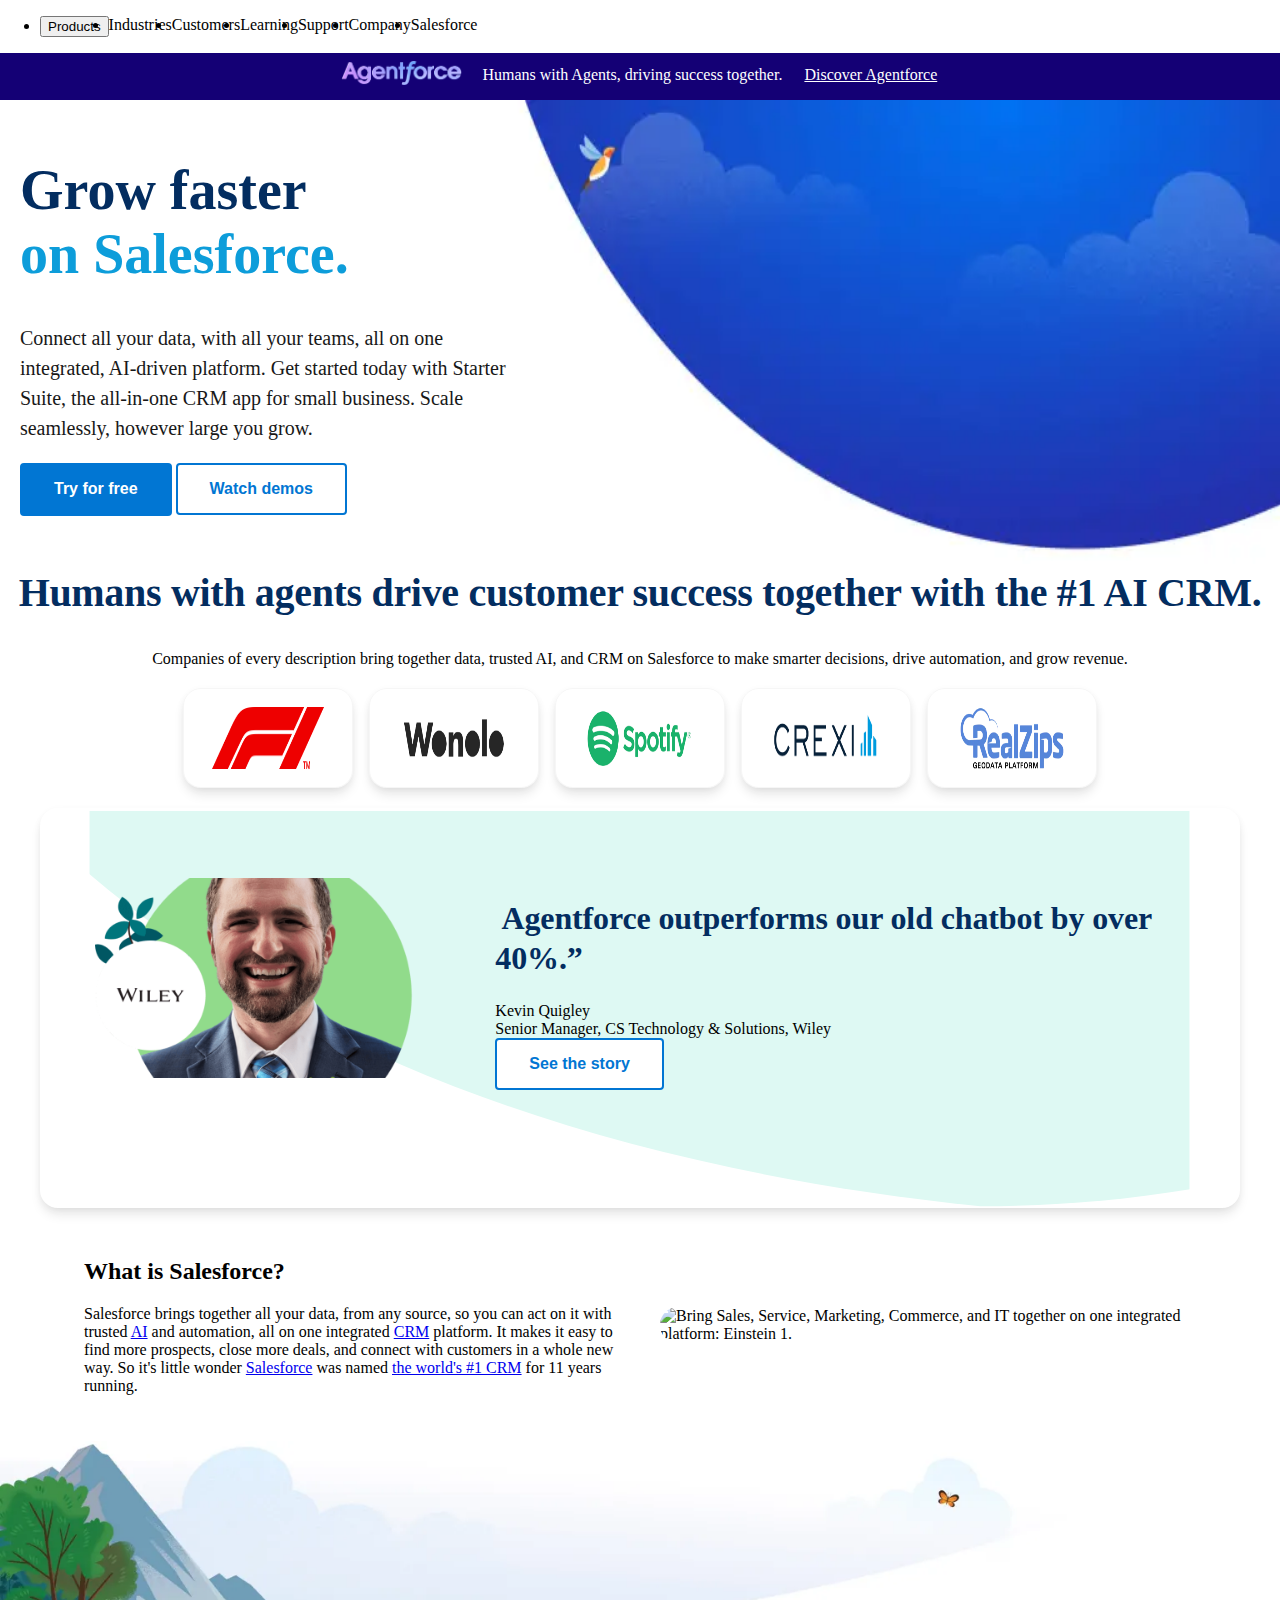
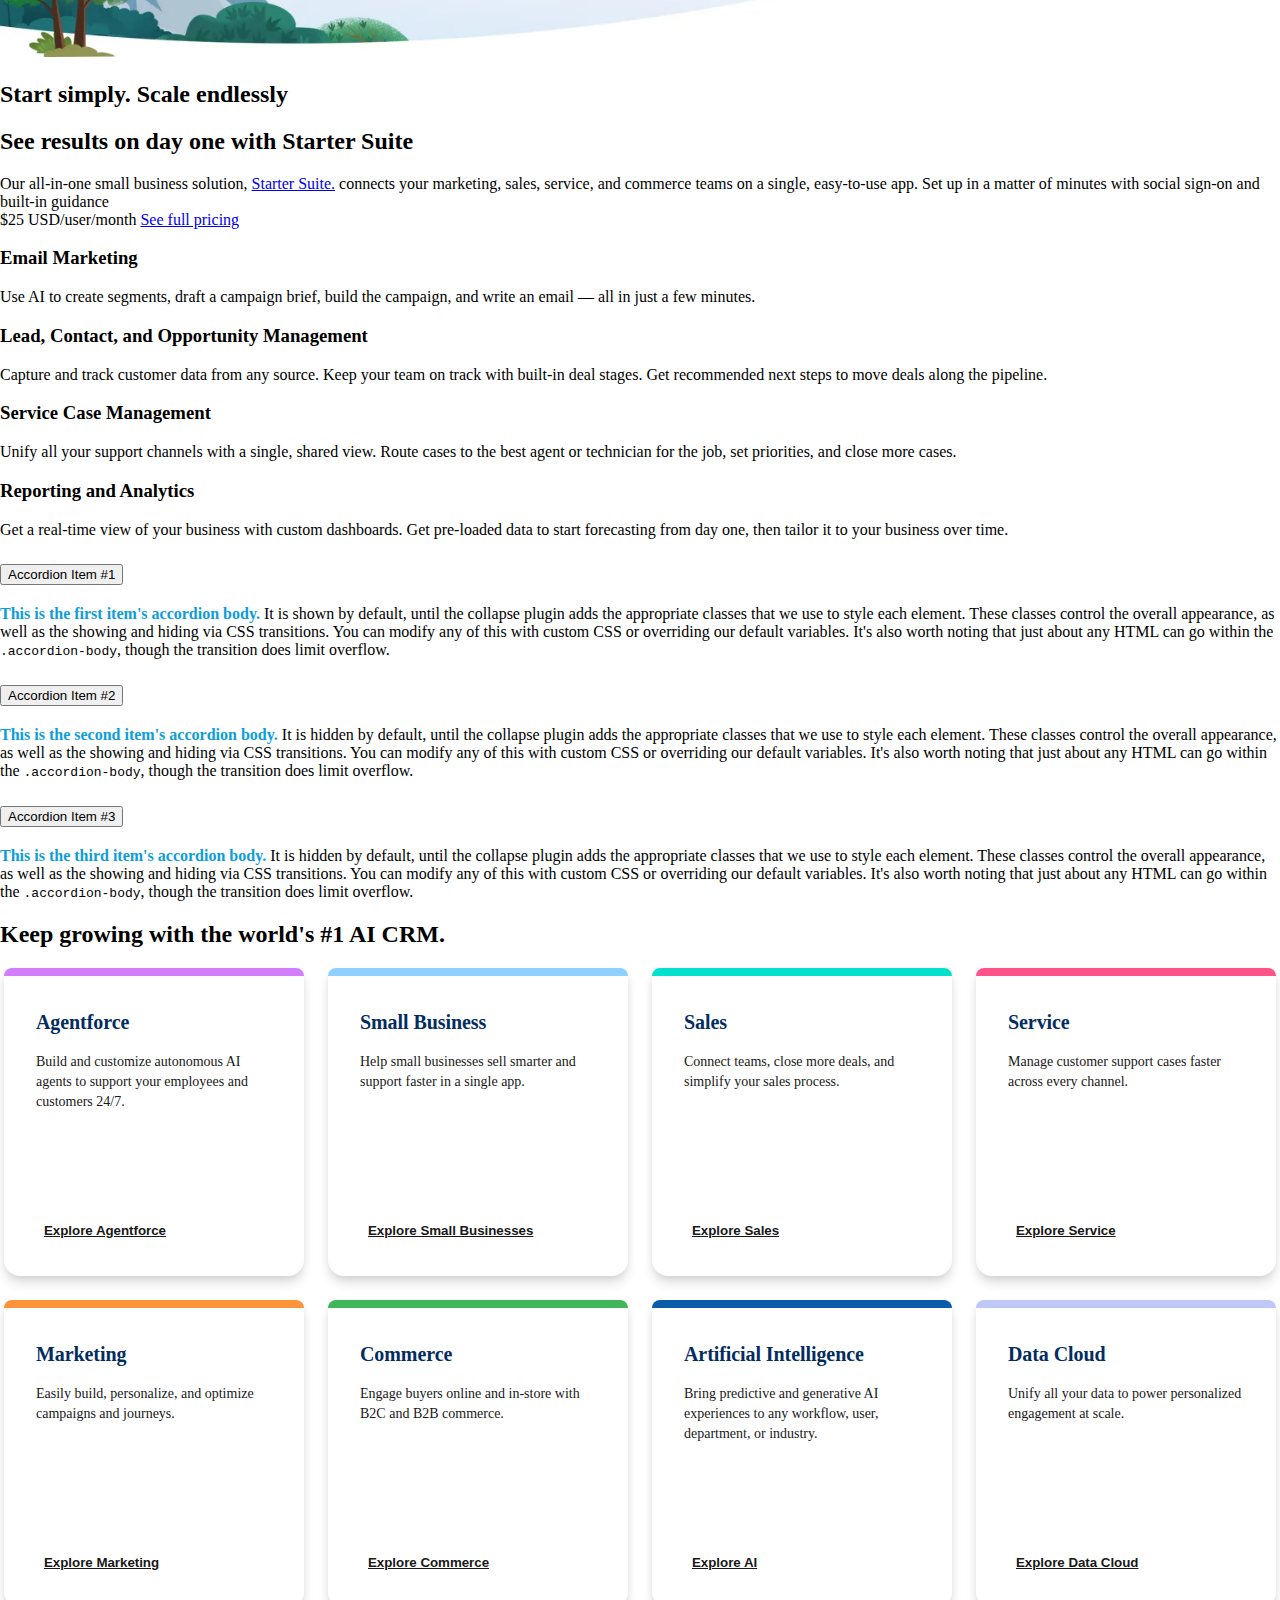
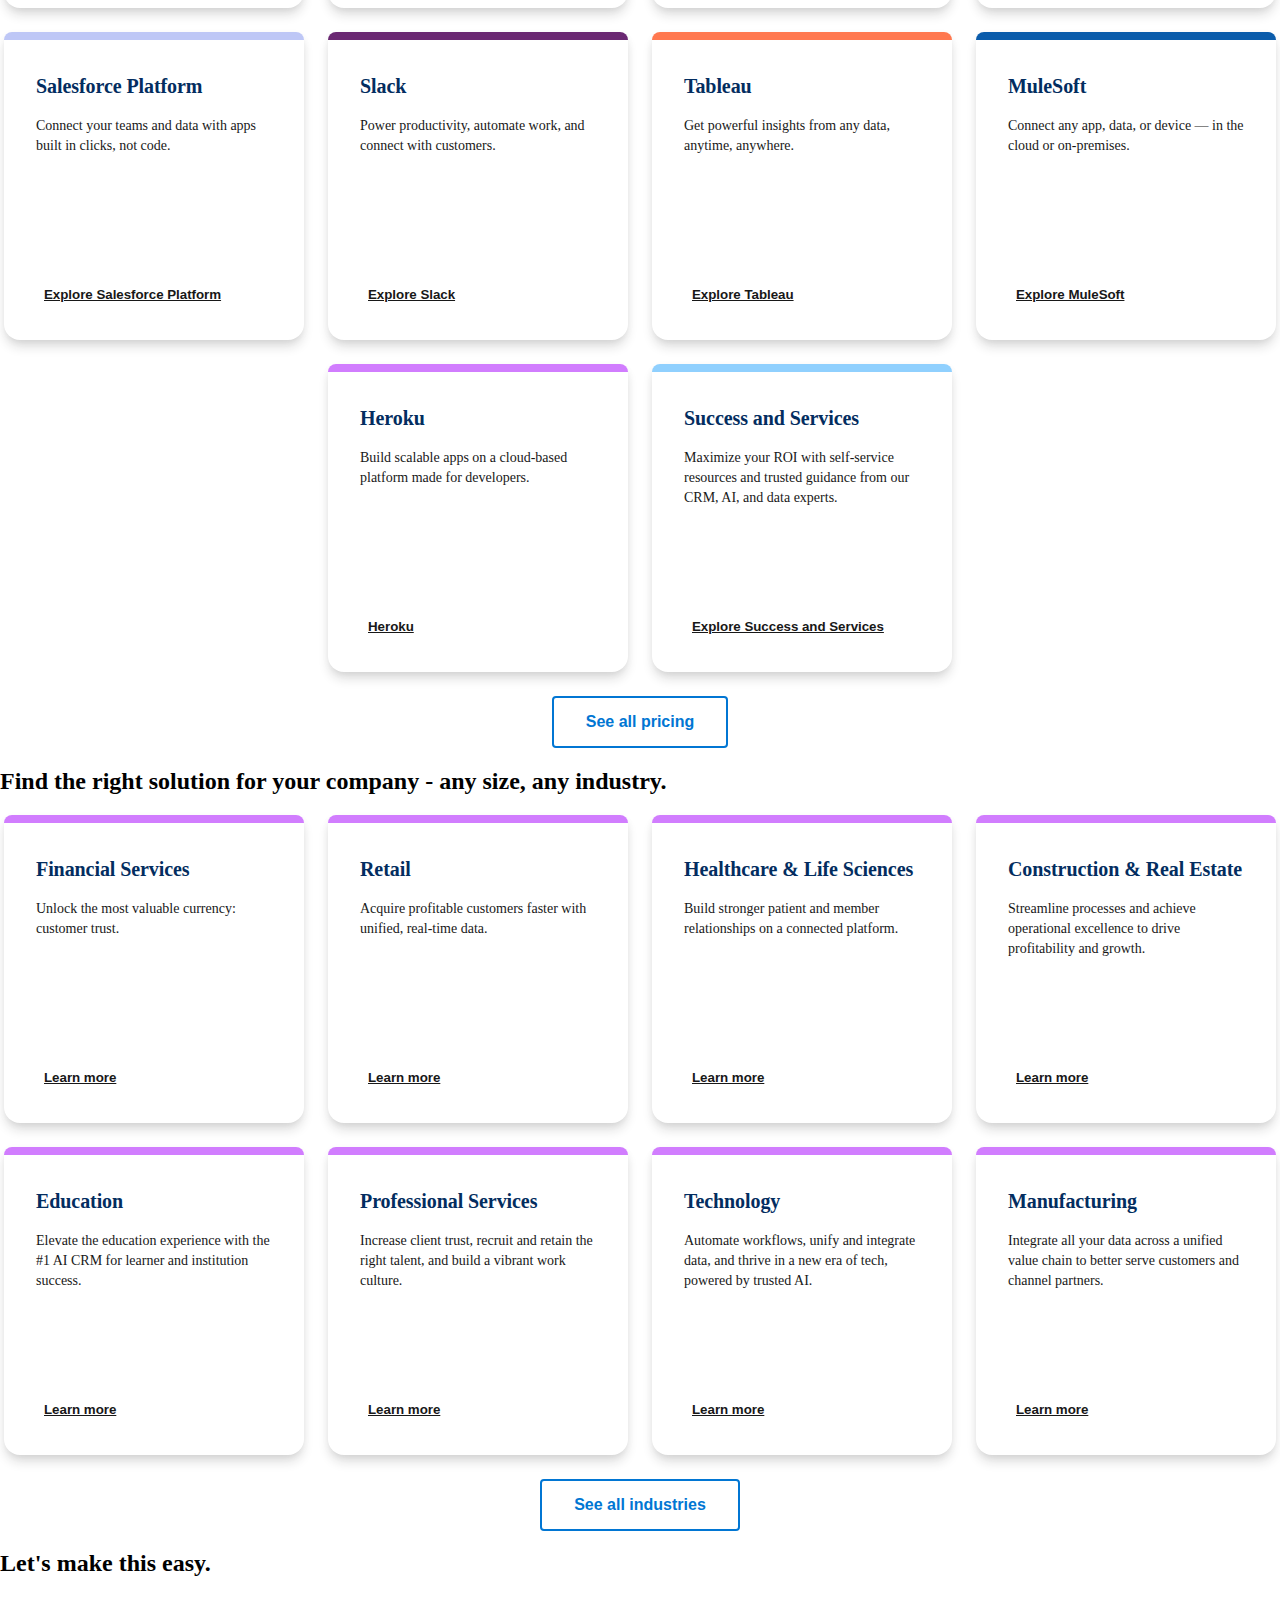
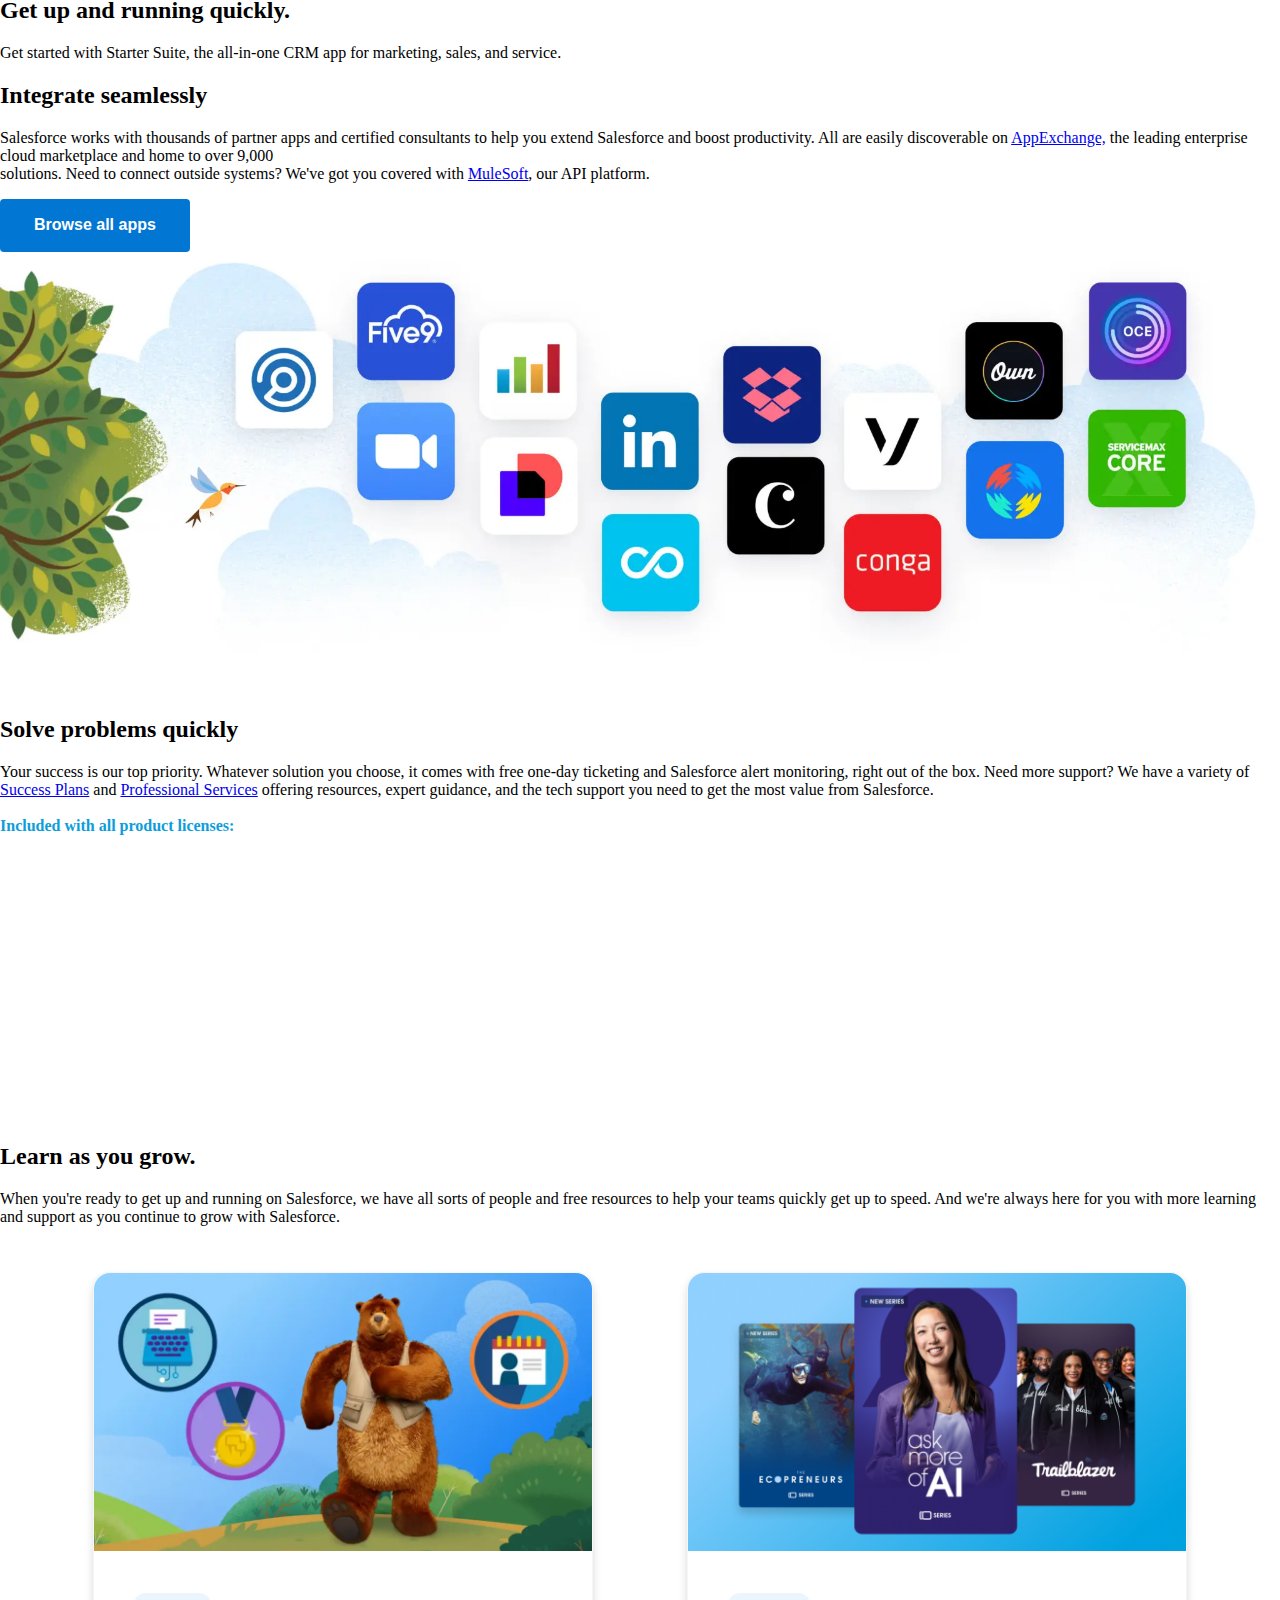
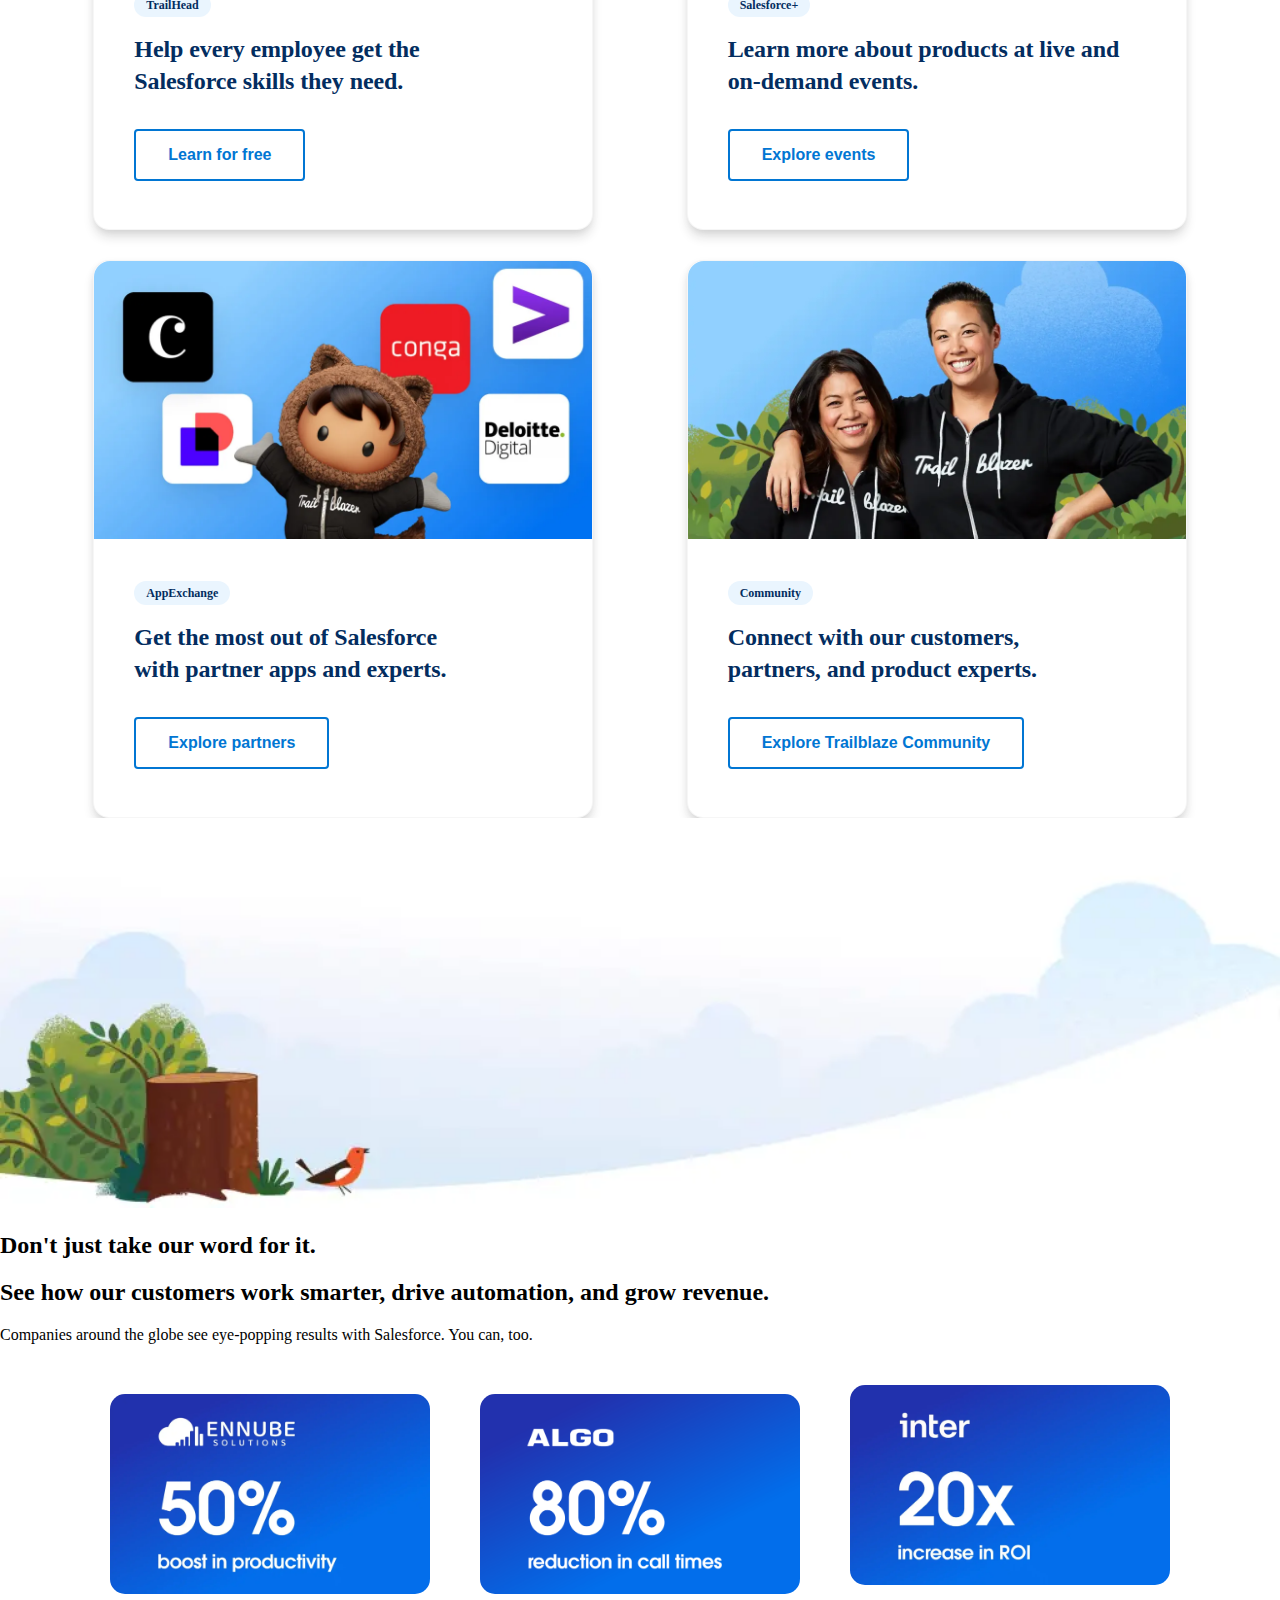
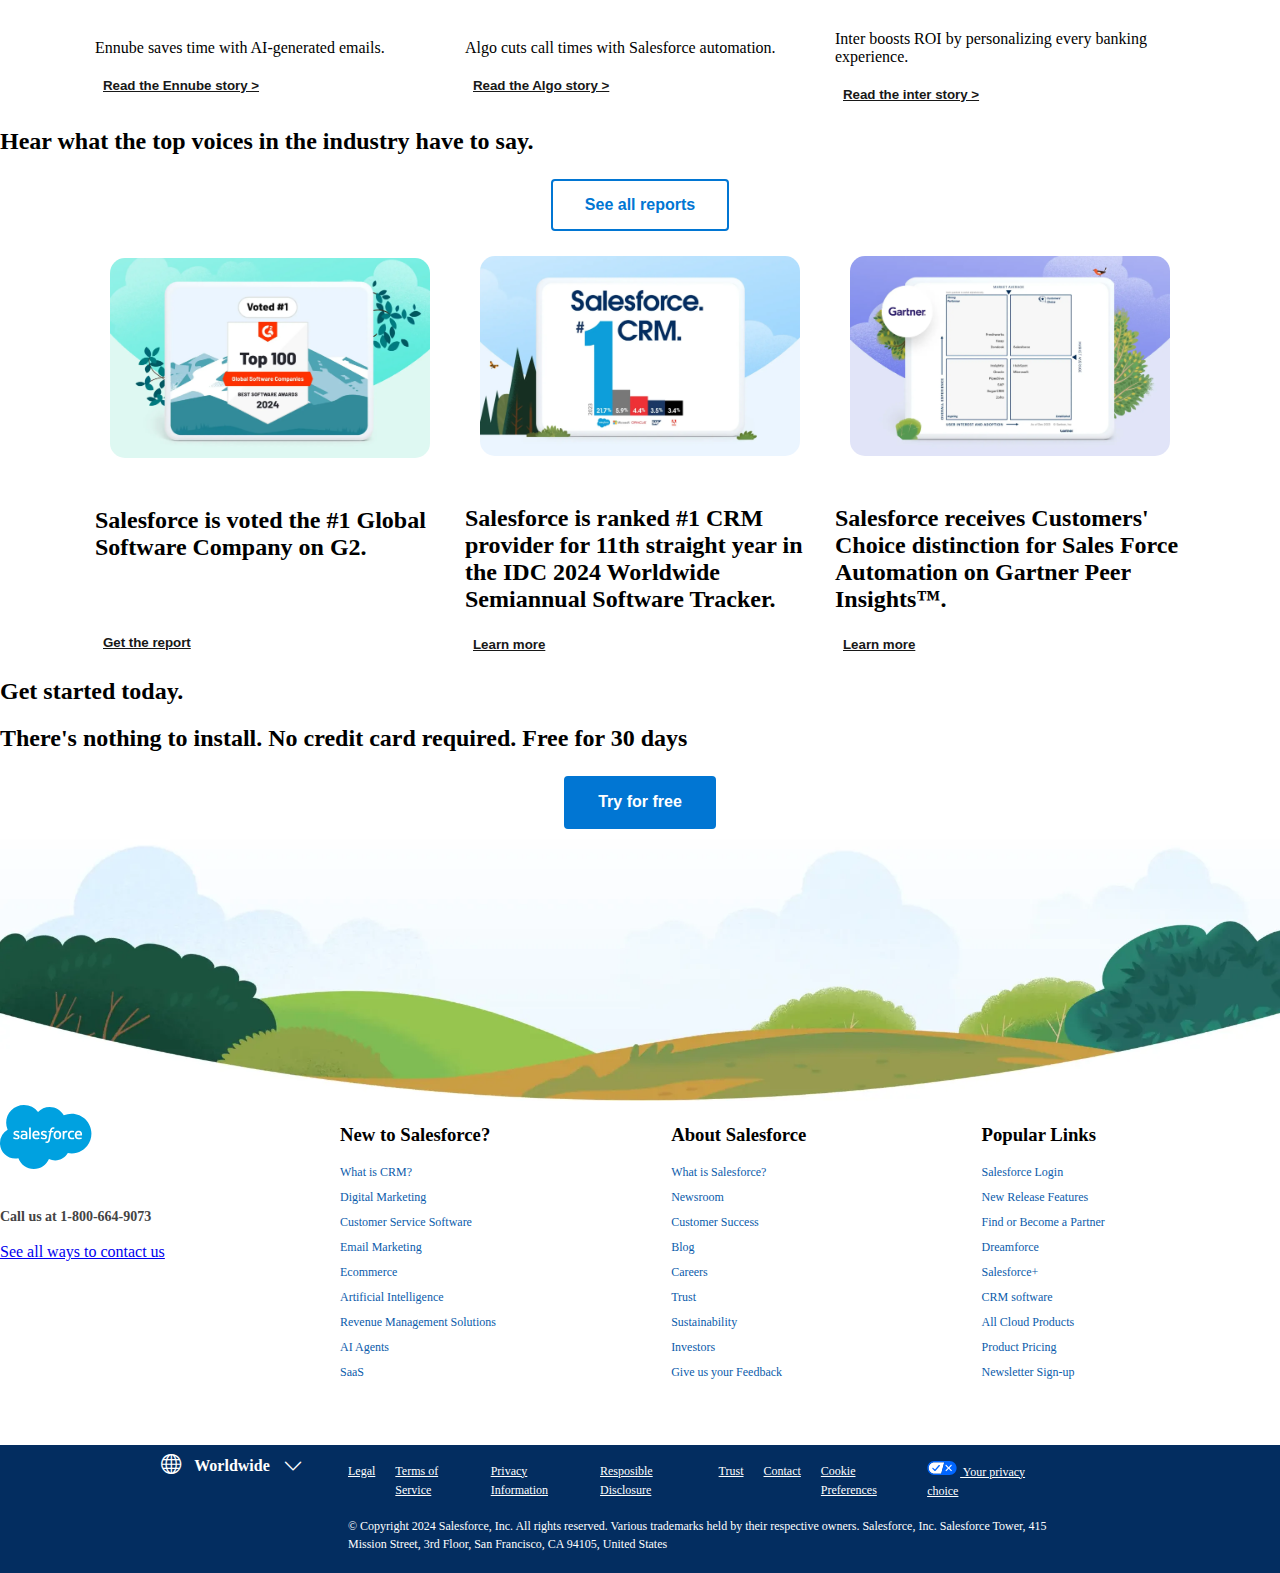
==== index.html @ 98678ae0 "Project" ====
<!DOCTYPE html>
<html lang="en">
<head>
    <meta charset="UTF-8">
    <meta name="viewport" content="width=device-width, initial-scale=1.0">
    <link rel="stylesheet" href="Project.css">
<!--     <link href="https://cdn.jsdelivr.net/npm/bootstrap@5.3.3/dist/css/bootstrap.min.css" rel="stylesheet" integrity="sha384-QWTKZyjpPEjISv5WaRU9OFeRpok6YctnYmDr5pNlyT2bRjXh0JMhjY6hW+ALEwIH" crossorigin="anonymous">   
 -->  
 <link rel="stylesheet" href="https://cdn.jsdelivr.net/npm/bootstrap-icons@1.11.3/font/bootstrap-icons.min.css">

 <script src="https://kit.fontawesome.com/5574e72881.js" crossorigin="anonymous"></script>

 <title>Document</title>
</head>
<body>

    <div class="global-nav">
        <header class="global-nav">
            <div>
                <div>
                    <div class="header-logo"><a href=""></a></div>
                    <nav>
                        <ul>
                            <li><button><span>Products</span></button></li>
                            <li>Industries</li>
                            <li>Customers</li>
                            <li>Learning</li>
                            <li>Support</li>
                            <li>Company</li>
                            <li>Salesforce</li>
                        </ul>
                    </nav>

                    <nav>

                    </nav>
                </div>
            </div>
        </header>
    </div>

    <main id="main-content">
        
    <div>
        <section>
                <div class="first-content">
                    <div>
                        <img src="images/Dreamforce-2021-Cloud-Logo-RGB-1-2.webp" height="24px">
                    </div>

                    <div class="first-content-text">
                        <p>Humans with Agents, driving success together.</p>
                    </div>

                    <div class="first-content-link">
                        <a href="https://www.salesforce.com/agentforce">Discover Agentforce</a>
                    </div>
                </div>
        </section>
    </div>

    <div>
        <section>
            <div class="container">
               <article>
                <div></div>
                <div>
                    <header>
                        <h1 class="header-one">
                            Grow faster<br><strong>on Salesforce.</strong>
                        </h1>
                        
                        <div class="header-one-a">
                            <p>Connect all your data, with all your teams, all on one <br>integrated, AI-driven platform. Get started today with Starter <br>Suite, the all-in-one CRM app for small business. Scale <br>seamlessly, however large you grow.</p>
                        
                        </div>
                    </header>

                    <div>
                        <button class="button1"><a class="button1a" href="index-1.html"><b>Try for free</b></a></button>
                        <button class="button2"><a class="button2a" href="https:www.salesforce.com/form/starter/overview-demo/?d=pb">Watch demos</a></button>
                    </div>

                </div>
               </article>
            </div>

            <div class="background_gradient"></div>

            <div class="header-background">
                <img src="images/marquee-background-v4.webp" height="100%" width="100%">
            </div>
        </section>
    </div>

    <div>
        <section>
            <div>
                <article>
                    <header>

                        <h2 class="header-two">
                            Humans with agents drive customer success together with the #1 AI CRM.
                        </h2>

                        <div class="header-two-a">
                            <p>Companies of every description bring together data, trusted AI, and CRM on Salesforce to make smarter decisions, drive automation, and grow revenue.</p>
                        </div>

                    </header>

                    <div class="logo">

                       <div class="logo-card-wrapper">
                            <a href=""><img src="images/F1.webp" alt="Read the Formula 1 success story" class="logo-image"></a>
                       </div>

                       <div  class="logo-card-wrapper">
                            <a href="#" class="logo-link"><img src="images/logo-wall-wonolo.webp" alt="Read the Wonolo success story" class="logo-image"></a>
                       </div>

                       <div  class="logo-card-wrapper">
                            <a href="#" class="logo-link"><img src="images/service-customer-logowall-spotify.webp" alt="Read the Spotify success story" class="logo-image"></a>
                       </div>
                        
                       <div  class="logo-card-wrapper">
                         <a href="#" class="logo-link"><img src="images/CREXI-LOGO.webp" alt="Read the Crexi success story" class="logo-image"></a>
                       </div>
                        
                       <div  class="logo-card-wrapper">
                        <a href="#" class="logo-link"><img src="images/logo-grid-real-zips.webp" alt="Read the RealZips success story" class="logo-image"></a>
                       </div>

                        
                    </div>


                </article>

                <div class="background_gradient"></div>
            </div>
        </section>
    </div>

    <div class="person-wrapper">
        <div class="card-quote">

            <div class="card-background">
                <svg width="100%" height="400" viewBox="0 10 1250 459" xmlns="http://www.w3.org/2000/svg" style="transform: scale(1.01, 1.01) translateY(5px);">
                    <path d="M2462 -979C2462 -184.814 1812.81 459 1012 459C11.187 355 -438 -184.814 -438 -979C-438 -1773.19 211.187 -2417 1012
                            -2417C1812.81 -2417 2462 -1773.19 2462 -979Z" fill="rgb(222, 249, 243)"></path>
                </svg>
            </div>
            <div class="curved-border">


                <div class="card-wrapper">
                    <a href="https//www.salesforce.com/customer-stories/wiley/">
                        <img src="images/salesforce8.webp" alt="A headshot of Wileys Senior Manager Kevin Quigley." class="card-image">
                    </a>
                </div>

                <div class="card-content">
                    <blockquote class="external-content">

                        <h3 class="content-heading">
                            <a href="file:///C:/My%20Web%20Sites/Salesforce/www.salesforce.com/customer-stories/wiley/index.html">
                                Agentforce outperforms our old chatbot by over 40%.”
                            </a>
                        </h3>

                        <div class="content-text">

                            <div class="name">
                                Kevin Quigley
                            </div>

                            <div class="company-role">
                                Senior Manager, CS Technology &amp; Solutions, Wiley
                            </div>
                        </div>
                    </blockquote>

                    <button class="button2"><a class="button2a" href="#">See the story</a></button>
                </div>
            </div>
            
        </div>
    </div>

        <section>
            <div class="contents-wrapper">
                <div class="contents">
                    <h2>What is Salesforce?</h2>
                    <p>Salesforce brings together all your data, from any source, so you can act on it with trusted <a href="#">AI</a> and automation, all on one integrated <a href="#">CRM</a> platform. It makes it easy to find more prospects, close more deals, and connect with customers in a whole new way. So it's little wonder <a href="#">Salesforce</a> was named <a href="#">the world's #1 CRM</a> for 11 years running.</p>
                </div>
        
                <div class="image-container">
                    <img src="images/salesforce11.webp" class="image-contents" alt="Bring Sales, Service, Marketing, Commerce, and IT together on one integrated platform: Einstein 1." >
                </div>
        
            </div>

            <div class="background-container">
                <div class="background-img-wrapper">
                    <img src="images/salesforce9.webp" class="image-contents-bg" alt="">
                </div>
            </div>
        
        </section>

    <section>
        <h2>Start simply. Scale endlessly</h2>
        <div class="right-content">
            <div class="right-top">
                <h2 class="right-headline">See results on day one with Starter Suite</h2>
                <p>Our all-in-one small business solution, <a href="#">Starter Suite.</a> connects your marketing, sales, service, and commerce teams on a single, easy-to-use app. Set up in a matter of minutes with social sign-on and built-in guidance <br> $25 USD/user/month <a href="#">See full pricing</a></p>
            </div>


            <!--  -->
            <div class="outer-scrollbar">
                <div class="scrollbar-container">
                    <!-- Content 1 -->
                    <h3 class="accordion__heading" aria-expanded="false" aria-controls="panel1" id="show-hide1">Email Marketing</h3>
                    <section class="accordion__panel" id="panel-email-marketing">
                      <div class="accordion__description">
                        <p>Use AI to create segments, draft a campaign brief, build the campaign, and write an email — all in just a few minutes.</p>
                      </div>
                    </section>
                  
                    <!-- Content 2 -->
                    <h3 class="accordion__heading" aria-expanded="false" aria-controls="panel2" id="show-hide2">Lead, Contact, and Opportunity Management</h3>
                    <section class="accordion__panel" id="panel-content-2">
                      <div class="accordion__description">
                        <p>Capture and track customer data from any source. Keep your team on track with built-in deal stages. Get recommended next steps to move deals along the pipeline.</p>
                      </div>
                    </section>
                  
                    <!-- Content 3 -->
                    <h3 class="accordion__heading" aria-expanded="false" aria-controls="panel3" id="show-hide3">Service Case Management</h3>
                    <section class="accordion__panel" id="panel-content-3">
                      <div class="accordion__description">
                        <p>Unify all your support channels with a single, shared view. Route cases to the best agent or technician for the job, set priorities, and close more cases.</p>
                      </div>
                    </section>
                  
                    <!-- Content 4 -->
                    <h3 class="accordion__heading" aria-expanded="false" aria-controls="panel4" id="show-hide4">Reporting and Analytics</h3>
                    <section class="accordion__panel" id="panel-content-4">
                      <div class="accordion__description">
                        <p>Get a real-time view of your business with custom dashboards. Get pre-loaded data to start forecasting from day one, then tailor it to your business over time.</p>
                      </div>
                    </section>
                  </div>
            </div>
            <!--  -->
            
            <!-- FAQs  Starts here-->
            <div class="accordion" id="accordionExample">
                <div class="accordion-item">
                  <h2 class="accordion-header">
                    <button class="collapsed" type="button" data-bs-toggle="collapse" data-bs-target="#collapseOne" aria-expanded="false" aria-controls="collapseOne">
                      Accordion Item #1
                    </button>
                  </h2>
                  <div id="collapseOne" class="accordion-collapse collapse" data-bs-parent="#accordionExample">
                    <div class="accordion-body">
                      <strong>This is the first item's accordion body.</strong> It is shown by default, until the collapse plugin adds the appropriate classes that we use to style each element. These classes control the overall appearance, as well as the showing and hiding via CSS transitions. You can modify any of this with custom CSS or overriding our default variables. It's also worth noting that just about any HTML can go within the <code>.accordion-body</code>, though the transition does limit overflow.
                    </div>
                  </div>
                </div>
                <div class="accordion-item">
                  <h2 class="accordion-header">
                    <button class="collapsed" type="button" data-bs-toggle="collapse" data-bs-target="#collapseTwo" aria-expanded="false" aria-controls="collapseTwo">
                      Accordion Item #2
                    </button>
                  </h2>
                  <div id="collapseTwo" class="accordion-collapse collapse" data-bs-parent="#accordionExample">
                    <div class="accordion-body">
                      <strong>This is the second item's accordion body.</strong> It is hidden by default, until the collapse plugin adds the appropriate classes that we use to style each element. These classes control the overall appearance, as well as the showing and hiding via CSS transitions. You can modify any of this with custom CSS or overriding our default variables. It's also worth noting that just about any HTML can go within the <code>.accordion-body</code>, though the transition does limit overflow.
                    </div>
                  </div>
                </div>
                <div class="accordion-item">
                  <h2 class="accordion-header">
                    <button class="collapsed" type="button" data-bs-toggle="collapse" data-bs-target="#collapseThree" aria-expanded="false" aria-controls="collapseThree">
                      Accordion Item #3
                    </button>
                  </h2>
                  <div id="collapseThree" class="accordion-collapse collapse" data-bs-parent="#accordionExample">
                    <div class="accordion-body">
                      <strong>This is the third item's accordion body.</strong> It is hidden by default, until the collapse plugin adds the appropriate classes that we use to style each element. These classes control the overall appearance, as well as the showing and hiding via CSS transitions. You can modify any of this with custom CSS or overriding our default variables. It's also worth noting that just about any HTML can go within the <code>.accordion-body</code>, though the transition does limit overflow.
                    </div>
                  </div>
                </div>
              </div>
            <!-- FAQs Ends here -->
        </div>
    </section>



    <section>
        <h2>Keep growing with the world's #1 AI CRM.</h2>

        <div class="box-container">

            <div class="box-wrapper1">
                <div class="box-text-wrapper">
                    <div class="box-card-wrapper">
                        <h3 class="card-head">
                            <a href="#">Agentforce</a>

                        </h3>
                        <div class="card-description">
                            <p>Build and customize autonomous AI agents to support your employees and customers 24/7.</p>
                        </div>
                    </div>
                    

                    <div class="button-container">
                        <button class="box-button">
                            <a href="#" class="button-link">Explore Agentforce</a>
                        </button>
                    </div>
                </div>
            </div>

            <div class="box-wrapper2">
                <div class="box-text-wrapper">
                    <div class="box-card-wrapper">
                        <h3 class="card-head">
                            <a href="#">Small Business</a>
                        </h3>

                        <div class="card-description">
                            <p>Help small businesses sell smarter and support faster in a single app.</p>
                        </div>
                    </div>
                    

                    <div class="button-container">
                        <button class="box-button">
                            <a href="#" class="button-link">Explore Small Businesses</a>
                        </button>
                    </div>
                </div>
            </div>

            <div class="box-wrapper3">
                <div class="box-text-wrapper">
                    <div class="box-card-wrapper">
                        <h3 class="card-head">
                            <a href="#">Sales</a>
                        </h3>

                        <div class="card-description">
                            <p>Connect teams, close more deals, and simplify your sales process.</p>
                        </div>
                    </div>
                   

                    <div class="button-container">
                        <button class="box-button">
                            <a href="#" class="button-link">Explore Sales</a>
                        </button>
                    </div>
                </div>
            </div>
            
            <div class="box-wrapper4">
                <div class="box-text-wrapper">
                    <div class="box-card-wrapper">
                        <h3 class="card-head">
                            <a href="#">Service</a>
                        </h3>

                        <div class="card-description">
                            <p>Manage customer support cases faster across every channel.</p>
                        </div>
                    </div>
                    

                    <div class="button-container">
                        <button class="box-button">
                            <a href="#" class="button-link">Explore Service</a>
                        </button>
                    </div>
                </div>
            </div>

            <div class="box-wrapper5">
                <div class="box-text-wrapper">
                    <div class="box-card-wrapper">
                        <h3 class="card-head">
                            <a href="#">Marketing</a>
                        </h3>
                        <div class="card-description">
                            <p>Easily build, personalize, and optimize campaigns and journeys.</p>
                        </div>
                    </div>
                   

                    <div class="button-container">
                        <button class="box-button">
                            <a href="#" class="button-link">Explore Marketing</a>
                        </button>
                    </div>
                </div>
            </div>

            <div class="box-wrapper6">
                <div class="box-text-wrapper">
                    <div class="box-card-wrapper">
                        <h3 class="card-head">
                            <a href="#">Commerce</a>
                        </h3>

                        <div class="card-description">
                            <p>Engage buyers online and in-store with B2C and B2B commerce.</p>
                        </div>
                    </div>
                   

                    <div class="button-container">
                        <button class="box-button">
                            <a href="#" class="button-link">Explore Commerce</a>
                        </button>
                    </div>
                </div>
            </div>

            <div class="box-wrapper7">
                <div class="box-text-wrapper">
                    <div class="box-card-wrapper">
                        <h3 class="card-head">
                            <a href="#">Artificial Intelligence</a>
                        </h3>
                        <div class="card-description">
                            <p>Bring predictive and generative AI experiences to any workflow, user, department, or industry.</p>
                        </div>
                    </div>
                  

                    <div class="button-container">
                        <button class="box-button">
                            <a href="#" class="button-link">Explore AI</a>
                        </button>
                    </div>
                </div>
            </div>

            <div class="box-wrapper8">
                <div class="box-text-wrapper">
                    <div class="box-card-wrapper">
                        <h3 class="card-head">
                            <a href="#">Data Cloud</a>
                        </h3>
                        <div class="card-description">
                            <p>Unify all your data to power personalized engagement at scale.</p>
                        </div>
                    </div>
                   

                    <div class="button-container">
                        <button class="box-button">
                            <a href="#" class="button-link">Explore Data Cloud</a>
                        </button>
                    </div>
                </div>
            </div>

            <div class="box-wrapper9">
                <div class="box-text-wrapper">
                    <div class="box-card-wrapper">
                        <h3 class="card-head">
                            <a href="#">Salesforce Platform</a>
                        </h3>
                        <div class="card-description">
                            <p>Connect your teams and data with apps built in clicks, not code.</p>
                        </div>
                    </div>
                    

                    <div class="button-container">
                        <button class="box-button">
                            <a href="#" class="button-link">Explore Salesforce Platform</a>
                        </button>
                    </div>
                </div>
            </div>

            <div class="box-wrapper10">
                <div class="box-text-wrapper">
                    <div class="box-card-wrapper">
                        <h3 class="card-head">
                            <a href="#">Slack</a>
                        </h3>
                        <div class="card-description">
                            <p>Power productivity, automate work, and connect with customers.</p>
                        </div>
                    </div>
                    

                    <div class="button-container">
                        <button class="box-button">
                            <a href="#" class="button-link">Explore Slack</a>
                        </button>
                    </div>
                </div>
            </div>

            <div class="box-wrapper11">
                <div class="box-text-wrapper">
                    <div class="box-card-wrapper">
                        <h3 class="card-head">
                            <a href="#">Tableau</a>
                        </h3>

                        <div class="card-description">
                            <p>Get powerful insights from any data, anytime, anywhere.</p>
                        </div>
                    </div>
                    

                    <div class="button-container">
                        <button class="box-button">
                            <a href="#" class="button-link">Explore Tableau</a>
                        </button>
                    </div>
                </div>
            </div>

            <div class="box-wrapper12">
                <div class="box-text-wrapper">
                    <div class="box-card-wrapper">
                        <h3 class="card-head">
                            <a href="#">MuleSoft</a>
                        </h3>

                        <div class="card-description">
                            <p>Connect any app, data, or device — in the cloud or on-premises.</p>
                        </div>
                    </div>
                    

                    <div class="button-container">
                        <button class="box-button">
                            <a href="#" class="button-link">Explore MuleSoft</a>
                        </button>
                    </div>
                </div>
            </div>

            <div class="box-wrapper13">
                <div class="box-text-wrapper">
                    <div class="box-card-wrapper">
                        <h3 class="card-head">
                            <a href="#">Heroku</a>
                        </h3>

                        <div class="card-description">
                            <p>Build scalable apps on a cloud-based platform made for developers.</p>
                        </div>
                    </div>
                  

                    <div class="button-container">
                        <button class="box-button">
                            <a href="#" class="button-link">Heroku</a>
                        </button>
                    </div>
                </div>
            </div>

            <div class="box-wrapper14">
                <div class="box-text-wrapper">
                    <div class="box-card-wrapper">
                        <h3 class="card-head">
                            <a href="#">Success and Services</a>
                        </h3>
                        <div class="card-description">
                            <p>Maximize your ROI with self-service resources and trusted guidance from our CRM, AI, and data experts.</p>
                        </div>
    
                    </div>
                  
                    <div class="button-container">
                        <button class="box-button">
                            <a href="#" class="button-link">Explore Success and Services</a>
                        </button>
                    </div>
                </div>
            </div>
        </div>

        <div class="Pricing">
            <button class="button2"><a class="button2a" href="#">See all pricing</a></button>
        </div>

    </section>

    <section>

        <h2>Find the right solution for your company - any size, any industry.</h2>

        <div class="box-container">

            <div class="box-wrapper15">
                <div class="box-text-wrapper">
                    <div class="box-card-wrapper">
                        <h3 class="card-head">
                            <a href="#">Financial Services</a>
                        </h3>

                        <div class="card-description">
                            <p>Unlock the most valuable currency: customer trust.</p>
                        </div>
                    </div>
                  
    
                    <div class="button-container">
                        <button class="box-button">
                            <a href="#" class="button-link">Learn more</a>
                        </button>
                    </div>
                </div>
            </div>
    
            <div class="box-wrapper16">
                <div class="box-text-wrapper">
                    <div class="box-card-wrapper">
                        <h3 class="card-head">
                            <a href="#">Retail</a>
                        </h3>
                        <div class="card-description">
                            <p>Acquire profitable customers faster with unified, real-time data.</p>
                        </div>
                    </div>
                   
    
                    <div class="button-container">
                        <button class="box-button">
                            <a href="#" class="button-link">Learn more</a>
                        </button>
                    </div>
                </div>
            </div>
    
            <div class="box-wrapper17">
                <div class="box-text-wrapper">
                    <div class="box-card-wrapper">
                        <h3 class="card-head">
                            <a href="#">Healthcare & Life Sciences</a>
                        </h3>
                        <div class="card-description">
                            <p>Build stronger patient and member relationships on a connected platform.</p>
                        </div>
                    </div>
                    
    
                    <div class="button-container">
                        <button class="box-button">
                            <a href="#" class="button-link">Learn more</a>
                        </button>
                    </div>
                </div>
            </div>
    
            <div class="box-wrapper18">
                <div class="box-text-wrapper">
                    <div class="box-card-wrapper">
                        <h3 class="card-head">
                            <a href="#">Construction & Real Estate</a>
                        </h3>
                        <div class="card-description">
                            <p>Streamline processes and achieve operational excellence to drive profitability and growth.</p>
                        </div>
                    </div>
                   
    
                    <div class="button-container">
                        <button class="box-button">
                            <a href="#" class="button-link">Learn more</a>
                        </button>
                    </div>
                </div>
            </div>
    
            <div class="box-wrapper19">
                <div class="box-text-wrapper">
                    <div class="box-card-wrapper">
                        <h3 class="card-head">
                            <a href="#">Education</a>
                        </h3>
                        <div class="card-description">
                            <p>Elevate the education experience with the #1 AI CRM for learner and institution success.</p>
                        </div>
                    </div>
                   
    
                    <div class="button-container">
                        <button class="box-button">
                            <a href="#" class="button-link">Learn more</a>
                        </button>
                    </div>
                </div>
            </div>
    
            <div class="box-wrapper20">
                <div class="box-text-wrapper">
                    <div class="box-card-wrapper">
                        <h3 class="card-head">
                            <a href="#">Professional Services</a>
                        </h3>
                        <div class="card-description">
                            <p>Increase client trust, recruit and retain the right talent, and build a vibrant work culture.</p>
                        </div>
                    </div>
                    
    
                    <div class="button-container">
                        <button class="box-button">
                            <a href="#" class="button-link">Learn more</a>
                        </button>
                    </div>
                </div>
            </div>
    
            <div class="box-wrapper21">
                <div class="box-text-wrapper">
                    <div class="box-card-wrapper">
                        <h3 class="card-head">
                            <a href="#">Technology</a>
                        </h3>
                        <div class="card-description">
                            <p>Automate workflows, unify and integrate data, and thrive in a new era of tech, powered by trusted AI.</p>
                        </div>
                    </div>
                  
    
                    <div class="button-container">
                        <button class="box-button">
                            <a href="#" class="button-link">Learn more</a>
                        </button>
                    </div>
                </div>
            </div>
    
            <div class="box-wrapper22">
                <div class="box-text-wrapper">
                    <div class="box-card-wrapper">
                        <h3 class="card-head">
                            <a href="#">Manufacturing</a>
                        </h3>
                        <div class="card-description">
                            <p>Integrate all your data across a unified value chain to better serve customers and channel partners.</p>
                        </div>
                    </div>
                  
    
                    <div class="button-container">
                        <button class="box-button">
                            <a href="#" class="button-link">Learn more</a>
                        </button>
                    </div>
                </div>
            </div>

        </div>

        <div class="Pricing">
            <button class="button2"><a class="button2a" href="#">See all industries</a></button>
        </div>

    </section>

    <section>
        <h2>Let's make this easy.</h2>
        <div class="right-content">
            <div class="right-top">
                <h2 class="right-headline">Get up and running quickly.</h2>
                <p>Get started with Starter Suite, the all-in-one CRM app for marketing, sales, and service.</p>
            </div>
        </div>
    </section>

    <section>
        <header class="integrate">

            <h2>Integrate seamlessly</h2>

            <div class="integrate-description">
                <p>Salesforce works with thousands of partner apps and certified consultants to help you extend Salesforce and boost productivity. All are easily discoverable on <a href="#" class="appexchange">AppExchange,</a> the leading enterprise cloud marketplace and home to over 9,000<br> solutions. Need to connect outside systems? We've got you covered with <a href="https://www.salesforce.com/mulesoft/" class="mulesoft">MuleSoft</a>, our API platform.</p>
            </div>

            <div class="integrate-button">
                <button class="button1"><a class="button1a" href="#"><b>Browse all apps</b></a></button>
            </div>
        </header>

        <div class="integrate-img">
            <img src="images/1up-integrate-seamlessly-bg-3.webp" alt="" width="100%">
        </div>
    </section>

    <section>
        <header class="integrate">

            <h2>Solve problems quickly</h2>

            <div class="integrate-description">
                <p>Your success is our top priority. Whatever solution you choose, it comes with free one-day ticketing and Salesforce alert monitoring, right out of the box. Need more support? We have a variety of <a href="https://www.salesforce.com/services/success-plans/overview/" class="appexchange"> Success Plans</a> and <a href="https://www.salesforce.com/services/professional-services/overview/" class="appexchange"> Professional Services</a> offering resources, expert guidance, and the tech support you need to get the most value from Salesforce. <br><br> <strong>Included with all product licenses:</strong></p>
            </div>

        </header>

        <div class="container2">
            <div class="card-image-wrapper">  
                <img loading="lazy" src="images/salesforce13.webp" class="card-image" alt="24-hour turnaround for technical support tickets">
            </div>
            
            <div class="card-image-wrapper">  
                <img loading="lazy" src="images/salesforce14.webp" class="card-image" alt="On-demand articles and documentation">
            </div>
            
            <div class="card-image-wrapper">  
                <img loading="lazy" src="images/salesforce15.webp" class="card-image" alt="Guided online learning to upskill teams">
            </div>
        </div>

       

          <div class="another-image">
            <img loading="lazy" src="images/salesforce16.webp" alt="background-image" width="100%">
        </div>
       
    </section>

    <section>
        <header class="integrate">

            <h2>Learn as you grow.</h2>

            <div class="integrate-description">
                <p>When you're ready to get up and running on Salesforce, we have all sorts of people and free resources to help your teams quickly get up to speed. And we're always here for you with more learning and support as you continue to grow with Salesforce.</p>
            </div>

        </header>

        <div class="cards-container">

           
            <div class="cards--container">
                <div class="cards-wrapper">
                    <div class="cards-generic">
                        <div class="cards-image-wrapper">
                            <a href="#">
                                <img src="images/salesforce17.webp" alt="Salesforce character Codey the Bear uses a map to navigate his way through the wilderness." height="auto" width="100%">
                            </a>
                        </div>
    
                        <div class="cards-content-wrapper">
                            <div class="cards-copy-wrapper">
                                <span class="badges">TrailHead</span>
                                <h3><a href="#">
                                    Help every employee get the<br>
                                    Salesforce skills they need.
                                </a></h3>
                            </div>
    
                            <div class="cards-button-container">
                                <button class="button2"><a class="button2a" href="#">Learn for free</a></button>
                            </div>
                        </div>
    
                    </div>
                </div>
            </div>
           

            <div class="cards--container">
                <div class="cards-wrapper">
                    <div class="cards-generic">
                        <div class="cards-image-wrapper">
                            <a href="#">
                                <img src="images/salesforce18.webp" alt='Promos for three original series on Salesforce+: "The Ecopreneurs," "Ask more of AI," and "Trailblazer".' height="auto" width="100%">
                            </a>
                        </div>
    
                        <div class="cards-content-wrapper">
                            <div class="cards-copy-wrapper">
                                <span class="badges">Salesforce+</span>
                                <h3><a href="#">
                                    Learn more about products at live and on-demand events.
                                </a></h3>
                            </div>
    
                            <div class="cards-button-container">
                                <button class="button2"><a class="button2a" href="#">Explore events</a></button>
                            </div>
                        </div>
    
                    </div>
                </div>
            </div>

        </div>
        <div class="cards-container">

           
            <div class="cards--container">
                <div class="cards-wrapper">
                    <div class="cards-generic">
                        <div class="cards-image-wrapper">
                            <a href="#">
                                <img src="images/salesforce19.webp" alt="Salesforce mascot Astro surrounded by partner logos for Certinia, Conga, Docusign, Accenture, and Deloitte Digital." height="auto" width="100%">
                            </a>
                        </div>
    
                        <div class="cards-content-wrapper">
                            <div class="cards-copy-wrapper">
                                <span class="badges">AppExchange</span>
                                <h3><a href="#">
                                    Get the most out of Salesforce <br> with partner apps and experts.
                                </a></h3>
                            </div>
    
                            <div class="cards-button-container">
                                <button class="button2"><a class="button2a" href="#">Explore partners</a></button>
                            </div>
                        </div>
    
                    </div>
                </div>
            </div>
           

            <div class="cards--container">
                <div class="cards-wrapper">
                    <div class="cards-generic">
                        <div class="cards-image-wrapper">
                            <a href="#">
                                <img src="images/salesforce20.webp" alt='Two community members wearing Trailblazer hoodies' height="auto" width="100%">
                            </a>
                        </div>
    
                        <div class="cards-content-wrapper">
                            <div class="cards-copy-wrapper">
                                <span class="badges">Community</span>
                                <h3><a href="#">
                                    Connect with our customers,<br> partners, and product experts.
                                </a></h3>
                            </div>
    
                            <div class="cards-button-container">
                                <button class="button2"><a class="button2a" href="#">Explore Trailblaze Community</a></button>
                            </div>
                        </div>
    
                    </div>
                </div>
            </div>

        </div>

        <div class="background-container">
            <div class="background-wrapper">
                <div class="background-img-wrapper">
                        <img src="images/salesforce21.webp" class="image-contents-bg" alt="">
                </div>
            </div>
        </div>
    </section>

    <section>
        <header>
            <h2>Don't just take our word for it.</h2>
        </header>
    </section>

    <section>
        <header>
            <h2>See how our customers work smarter, drive automation, and grow revenue.</h2>

            <p>Companies around the globe see eye-popping results with Salesforce. You can, too.</p>

        </header>

        <div class="container2">
            <div class="contain">
                <div class="card-image-wrapper">
                    <img src="images/story-ennube.webp" class="card-image" alt="Ennube Solutions sees a 50% boost in productivity.">
                </div>
                <div class="cards-content-wrapper">
                    <div class="cards-content-wrapper">
                        <p>Ennube saves time with AI-generated emails.</p>
                    </div>

                    <div class="button-container">
                        <button class="box-button">
                            <a href="#" class="button-link">Read the Ennube story ></a>
                        </button>
                    </div>
                </div>
            </div>

            <div class="contain">
                <div class="card-image-wrapper">
                    <img src="images/story-algo.webp" class="card-image" alt="Algo sees an 80% reduction in call times.">
                </div>
                <div class="cards-content-wrapper">
                    <div class="cards-content-wrapper">
                        <p>Algo cuts call times with Salesforce automation.</p>
                    </div>

                    <div class="button-container">
                        <button class="box-button">
                            <a href="#" class="button-link">Read the Algo story ></a>
                        </button>
                    </div>
                </div>
            </div>

            <div class="contain">
                <div class="card-image-wrapper">
                    <img src="images/story-inter.webp" class="card-image" alt="Inter experiences a 20x increase in ROI.">
                </div>
                <div class="cards-content-wrapper">
                    <div class="cards-content-wrapper">
                        <p>Inter boosts ROI by personalizing every banking experience.</p>
                    </div>

                    <div class="button-container">
                        <button class="box-button">
                            <a href="#" class="button-link">Read the inter story ></a>
                        </button>
                    </div>
                </div>
            </div>
        </div>

    

    </section>

    <section>
        <header>
            <h2>
                Hear what the top voices in the industry have to say.
            </h2>
        </header>

        <div class="Pricing">
            <button class="button2"><a class="button2a" href="#">See all reports</a></button>
        </div>

        <div class="container2">
            <div class="contain">
                <div class="card-image-wrapper">
                    <img src="images/story-top100-2.webp" class="card-image" alt="The 2024 Grid Report for CRM awarded Salesforce several honors in the Best CRM software category. ">
                </div>
                <div class="cards-content-wrapper">
                    <div class="cards-content-wrapper">
                        <h2 id="unique">Salesforce is voted the #1 Global Software Company on G2.</h2>
                    </div>

                    <div class="button-container">
                        <button class="box-button">
                            <a href="#" class="button-link">Get the report</a>
                        </button>
                    </div>
                </div>
            </div>

            <div class="contain">
                <div class="card-image-wrapper">
                    <img src="images/story-1CRM-2.webp" class="card-image" alt="International Data Corporation ranked Salesforce as the #1 CRM provider in its 2024 report.">
                </div>
                <div class="cards-content-wrapper">
                    <div class="cards-content-wrapper">
                        <h2>Salesforce is ranked #1 CRM provider for 11th straight year in the IDC 2024 Worldwide Semiannual Software Tracker.</h2>
                    </div>

                    <div class="button-container">
                        <button class="box-button">
                            <a href="#" class="button-link">Learn more</a>
                        </button>
                    </div>
                </div>
            </div>

            <div class="contain">
                <div class="card-image-wrapper">
                    <img src="images/story-gartner-2.webp" class="card-image" alt="Salesforce got the Customers' Choice awards for Sales Force Automation on Gartner Peer Insights.">
                </div>
                <div class="cards-content-wrapper">
                    <div class="cards-content-wrapper">
                        <h2>Salesforce receives Customers' Choice distinction for Sales Force Automation on Gartner Peer Insights™.</h2>
                    </div>

                    <div class="button-container">
                        <button class="box-button">
                            <a href="#" class="button-link">Learn more</a>
                        </button>
                    </div>
                </div>
            </div>
        </div>


    </section>

    <section>
        <header>
            <h2>Get started today.</h2>
        </header>
    </section>

    <section>
        <header>
            <h2>There's nothing to install. No credit card required. Free for 30 days</h2>
        </header>

        <div class="Pricing">
            <button class="button1"><a class="button1a" href="index-1.html">Try for free</a></button>
        </div>

        <div class="test">
            <div class="text">
                <img src="images/text-get-started-bg_64f1c4.webp" alt="" width="100%">
            </div>
        </div>
    </section>
<footer>
    <section>
        <div class="top-footer">
            <div class="top-far-left">

                <div class="top-logo"><a href="#">
                    <img src="logo-salesforce.svg" alt="">
                </a></div>
                
                <div class="social-media">
                    <div class="social-media-links">
                        <a href=""><i class="fa-brands fa-square-facebook" style="color: #050505;"></i></a>
                        <a href=""><i class="fa-brands fa-square-x-twitter" style="color: #050505;"></i></a>
                        <a href=""><i class="fa-brands fa-linkedin" style="color: #050505;"></i></a>
                        <a href=""><i class="fa-brands fa-square-instagram"style="color: #050505;"></i></a>
                        <a href=""><i class="fa-brands fa-tiktok" style="color: #050505;"></i></a>
                        <a href=""> <i class="fa-brands fa-square-youtube" style="color: #050505;"></i></a>
                        
                    </div>
                </div>

                <div class="phoneNumber">
                    <p><span>Call us at 1-800-664-9073</span></p>
                </div>

                <div class="contact-us">
                    <a href="#">See all ways to contact us</a>
                </div>
            </div>

            <div class="top-left">
                <div><h3><span>New to Salesforce?</span></h3></div>
                <a href="#">What is CRM?</a>
                <a href="#">Digital Marketing</a>
                <a href="">Customer Service Software</a>
                <a href="">Email Marketing</a>
                <a href="#">Ecommerce</a>
                <a href="#">Artificial Intelligence</a>
                <a href="#">Revenue Management Solutions</a>
                <a href="#">AI Agents</a>
                <a href="#">SaaS</a>
            </div>

            <div class="top-right">
                <div><h3><span>About Salesforce</span></h3></div>
                    <a href="#">What is Salesforce?</a>
                    <a href="#">Newsroom</a>
                    <a href="#">Customer Success</a>
                    <a href="#">Blog</a>
                    <a href="#">Careers</a>
                    <a href="#">Trust</a>
                    <a href="#">Sustainability</a>
                    <a href="#">Investors</a>
                    <a href="#">Give us your Feedback</a>
            </div>

            <div class="top-far-right">
                <div><h3><span>Popular Links</span></h3></div>
                    <a href="#">Salesforce Login</a>
                    <a href="#">New Release Features</a>
                    <a href="#">Find or Become a Partner</a>
                    <a href="#">Dreamforce</a>
                    <a href="#">Salesforce+</a>
                    <a href="#">CRM software</a>
                    <a href="#">All Cloud Products</a>
                    <a href="#">Product Pricing</a>
                    <a href="#">Newsletter Sign-up<span class="salesforce-icon icon-sfdc-icon-offsite" aria-label="(opens in a new window)"></span></a>
            </div>

        </div>
    </section>
    <section id="section3">
        <div class=" container3"> 
  
  
          
            <div id="www">
                <div id="www-container">
                    <div class="world-container">
                        <div id="world-container2">
                            <span class="icon1"><i class="bi bi-globe"></i><span>
                            <span class="footer-head">Worldwide</span>
                            <span class="icon2"><i class="bi bi-chevron-down"></i><span>
                        </div>
                    </div>              
        <div id="item">
          <div id="menu">
            <div id="inner-menu"> 
              <h3>Worldwide</h3>
               <div class="items">
                 <div class="col">
                        <h2 class="head4">Americas</h2>
                        <ul>
                       <li><a href="#">América Latina (Español)</a></li>
                       <li><a href="#">Brasil (Português)</a></li>
                       <li><a href="#">Canada (English)</a></li>
                       <li><a href="#" >Canada (Français)</a></li>
                       <li><a href="#" >United States (English)</a></li>
                      </ul>                      
                       
                 </div>
                 <div class="col">
                        <h2 class="head4">Europe, Middle East, and<br> Africa</h2>
                        <ul> <li><a href="#">España (Español)</a></li>
                        <li><a href="#">Deutschland (Deutsch)</a></li>
                        <li><a href="#">France (Français)</a></li>
                        <li><a href="#" >Italia (Italiano)</a></li>
                        <li><a href="#">Nederland(Nedelands)</a></li>
                        <li><a href="#" >Sverige (Svenska)</a></li>
                        <li><a href="#" >United Kingdom (English)</a></li></ul>
                       
                 </div>
                 <div class="col none">
                  <h2 class="head4">Asia Pacific</h2>
                   <ul>
                     <li><a href="#">Australia (English)</a></li>
                     <li><a href="#">India (English)</a></li>
                     <li><a href="#">日本 (日本語)</a></li>
                     <li><a href="#">中国 (简体中文)</a></li>
                     <li><a href="#">台灣 (繁體中文)</a></li>
                     <li><a href="#">한국 (한국어)</a></li>
                     <li><a href="#">ประเทศไทย (ไทย)</a></li>
                     <li><a href="#">All other countries (English)</a></li>
                  </ul>
                 </div>
              </div>     
            </div>                                
           </div>
        </div>            
      </div>
    </div>
   <div class="links">
      <ul>
        <li><a href="#">Legal</a></li>
        <li><a href="#">Terms of Service</a></li>
        <li><a href="#">Privacy Information</a></li>
        <li><a href="#">Resposible Disclosure</a></li>
        <li><a href="#">Trust</a></li>
        <li><a href="#">Contact</a></li>
        <li><a href="#">Cookie Preferences</a></li>
        <li><a href="#"><svg class="icon-cpra" alt=""></svg> Your privacy choice</a></li>
      </ul>
      <p>© Copyright 2024 Salesforce, Inc. All rights reserved. 
        Various trademarks held by their respective owners. Salesforce,
         Inc. Salesforce Tower, 415 Mission 
        Street, 3rd Floor, San Francisco, CA 94105, United States</p>
     </div>
    </div>
      </section>
  
</footer>

    </main>

<!--      <script src="https://cdn.jsdelivr.net/npm/@popperjs/core@2.11.8/dist/umd/popper.min.js" integrity="sha384-I7E8VVD/ismYTF4hNIPjVp/Zjvgyol6VFvRkX/vR+Vc4jQkC+hVqc2pM8ODewa9r" crossorigin="anonymous"></script>
    <script src="https://cdn.jsdelivr.net/npm/bootstrap@5.3.3/dist/js/bootstrap.min.js" integrity="sha384-0pUGZvbkm6XF6gxjEnlmuGrJXVbNuzT9qBBavbLwCsOGabYfZo0T0to5eqruptLy" crossorigin="anonymous"></script>
 --> 
    <script src="Project.js"></script>
</body>
</html>
---- Project.css ----
:root{
    --text-color: #181818;
    --header-primary-color: #032d60;
    --header-font-size: 56px;
    --button1-background-color: #0176d3;
    --button-line-height: 24px;
    --button2-background-color: #ffffff;
}


body{
    margin: 0;
    padding: 0;
}

h1 a, h2 a, h3 a, h4 a, h5 a, h6 a{
    text-decoration: none;
    color: var(--header-primary-color);
}

.global-nav{
    position: fixed;
    top: 0px;
    width: 100%;
    background-color: rgb(255, 255, 255);
    z-index: 20000;
   
}

ul{
    display: flex;
    position: sticky;
}

.first-content{
    background-color: #140075;
    display: flex; /*Removed items from default block setting*/
    margin-top: 50px;
    justify-content: center; /*positioned the items at the center of the container*/
    align-items: center; /*centered the items horizontally*/
    gap: 20px;
    
}

.first-content-text{
    color: white;
    
}

.first-content-link a{
    color: white;
    font-size: 16px;
    padding: 2px;
}

.container{
   /*  max-width: 1280px; */
   /*  margin-left: auto;
    margin-right: auto; */
    display: block;
    padding: 20px;

}

.background_gradient{
    background-image: linear-gradient(180deg, rgb(255, 255, 255) 0%, #ffffff 100%);
}

.header-background{
    height: 508px;
    left: 0;
    position: absolute;
    top: 100px;
    width: 100%;
    z-index: -1;
}

.header-one{
    color: var(--header-primary-color);
    font-size: var(--header-font-size);
}

.header-one-a{
    color: var(--text-color);
    font-size: 20px;
    letter-spacing: -.0012em;
    line-height: 30px;
    margin-bottom: 0;
    margin-top: 16px;
}

.header-two{
    color: var(--header-primary-color);
    text-align: center;
    font-size: 40px;
    letter-spacing: -0.008em;
    line-height: 48px;
}

.header-two-a{
    margin-top: 24px;
    text-align: center;
}

strong{
    color: #0d9dda;
}


.button1{
   line-height: var(--button-line-height);
   background-color: var(--button1-background-color);
   border:  #0176d3 solid 2px;
   border-radius: 4px;
   padding: 12px 32px 12px 32px;
}

.button1a{
   color: #ffffff;
   font-size: 16px;
   font-weight: 700;
   text-decoration: none;
}

.button1:hover{
    background-color: var(--header-primary-color);
    cursor: pointer;
}

.button2{
   font-size: 16px;
   line-height: var(--button-line-height);
   color: #0176d3;
   background-color: var(--button2-background-color);
   border:  #0176d3 solid 2px;
   border-radius: 4px;
   padding: 12px 32px 12px 32px;
}

.button2a{
   color: #0176d3;
   font-weight: 700;
   text-decoration: none;
}

.header-two{
    color: var(--header-primary-color);
}

.background_gradient{
    background-image: linear-gradient(180deg, #ffffff 0%, rgb(255, 255, 255) 100%);
    height: 100%;
    left: 0;
    position: absolute;
    top: 0;
    width: 100%;
    z-index: -3;
}



.logo{
    display: flex;
    justify-content: center;
    gap: 16px;
    margin: 20px auto;
    align-items: center;
    flex-wrap: wrap;
}

.logo-image{
    width: 120px;
    height: 70px;
    border: 2px solid white;
    padding: 2px;
    display: block;
    box-sizing: border-box;
}

.logo-card-wrapper{
    box-shadow: 0 2px 8px -2px hsla(0, 0%, 2%, .08), 0 8px 12px -2px hsla(0, 0%, 9%, .1);
    border-radius: 18px;
    box-sizing: border-box;
    width: 170px;
    height: 100px;
    display: flex;
    justify-content: center;
    align-items: center;
    /* margin: 0 auto; */
    border: 1px solid hsla(0, 0%, 9%, .04);
}

.logo-link{
    display: flex;
    justify-content: center;
    align-items: center;
    box-sizing: border-box;
}

.person-wrapper{
    display: flex;
    justify-content: center;
    align-items: center;
    flex-direction: column;
    max-width: 1200px;
    margin: 0 auto;
    box-sizing: border-box;
    box-shadow: 0 2px 8px -2px hsla(0, 0%, 2%, .08), 0 8px 12px -2px hsla(0, 0%, 9%, .1);
    border-radius: 18px;
    position: relative;
    padding: 20px;
    grid-column: span 12;
    max-height: 400px;
}


.content-heading::before{
    content: url(https://a.sfdcstatic.com/shared/images/pbc/icons/quotation-english.svg);
    display: inline-block;
    transform: scale(.4);
    transform-origin: 0 0;
}

.curved-border{
    display: flex;
    position: absolute;
    top: 70px;
   
}

.card-quote{
   /*  display: grid;
    grid-template-columns: repeat(10, 1fr); */
    max-width: 1200px;
}

.card-background{
     align-items: center;
     max-width: 1200px;
     max-height: 400px;
     top: 0;
}

.card-image{
    max-width: 320px;
    height: 240px;
}

.card-content{
    margin-left: 80px;
}

.external-content{
    margin: 0;
}
.content-heading{
    color: var(--header-primary-color);
    line-height: 40px;
    font-size: 32px;
    letter-spacing: -0.004em;
    margin: 20px 0 24px;
}

.contents-wrapper{
  display: flex;
  align-items: center;  /* Aligns the image and text vertically */
  justify-content: space-between;  /* Adds space between the text and image */
  padding: 10px;  /* Adds some space around the container */
  max-width: 90%;  /* Limits the width of the content*/
  margin: 0 auto;  /* Centers the entire wrapper */
}

.contents{
    flex: 1; /* Allows the text section to take up more available space */
    border-radius: 20px; /* Adds rounded corners */
    padding: 20px; /* Adds some internal padding for space */
}
#main-content{
    width: 100%;
}
.image-container{
  flex: 1;  /* Allows the image section to take up available space */
  max-width: 50%;  /* Limits the size of the image container */
}

.image-contents{
  width: 100%;  /* Ensures the image is responsive within the reduced container */
  height: auto;
  border-radius: 20px; /* Keeps the image edges curved */
}
.image-contents-bg{
    width: 100%;
}

.box-container {
    display: flex;
    flex-wrap: wrap;/* Allows the boxes to wrap to the next line if needed */
    gap: 24px; /* Adds space between the boxes */
    justify-content: center; /* Centers the boxes horizontally */
    width: 100%
}

.box-text-wrapper{
    align-items: flex-start;
    display: flex;
    flex-direction: column;
    flex-grow: 1;
    justify-content: space-between;
    margin: 32px;
}


.card-head{
    color: var(--header-primary-color);
    font-size: 20px;
    letter-spacing: -.004em;
    line-height: 28px;
    margin-bottom: 0;
    margin-top: 0;
}

.card-description{
    color: var(--text-color);
    font-size: 14px;
    letter-spacing: 0;
    line-height: 20px;
    margin-top: 16px
}

.box-button{
    background-color: white;
    border:2px solid transparent;
    border-radius: 4px;
    letter-spacing: -.002em;
    line-height: 20px;
}

.button-link{
    font-weight: 700;
    color: var(--text-color);
}

.button-link:hover{
    text-decoration: none;
    color: #0176d3;
}

.Pricing{
    display: flex;
    justify-content: center;
    align-items: center;
    margin-top: 24px;
}

.box-wrapper1 {
    border-width: 0;
    display: flex;
    flex-direction: column;
    height: 300px;
    width: 300px;
    box-shadow: 0 2px 8px -2px hsla(0, 0%, 9%, .08), 0 8px 12px -2px hsla(0, 0%, 9%, .16);
    border-top: #D17DFE solid 8px;
    border-radius: 8px;
    border-bottom-left-radius: 16px;
    border-bottom-right-radius: 16px;
    flex-direction: column;
}

.box-wrapper2 {
    border-width: 0;
    display: flex;
    flex-direction: column;
    height: 300px;
    width: 300px;
    box-shadow: 0 2px 8px -2px hsla(0, 0%, 9%, .08), 0 8px 12px -2px hsla(0, 0%, 9%, .16);
    border-top: #90D0FE solid 8px;
    border-radius: 8px;
    border-bottom-left-radius: 16px;
    border-bottom-right-radius: 16px;
    flex-direction: column;
}

.box-wrapper3 {
    border-width: 0;
    display: flex;
    flex-direction: column;
    height: 300px;
    width: 300px;
    box-shadow: 0 2px 8px -2px hsla(0, 0%, 9%, .08), 0 8px 12px -2px hsla(0, 0%, 9%, .16);
    border-top: #04E1CB solid 8px;
    border-radius: 8px;
    border-bottom-left-radius: 16px;
    border-bottom-right-radius: 16px;
    flex-direction: column;
}

.box-wrapper4 {
    border-width: 0;
    display: flex;
    flex-direction: column;
    height: 300px;
    width: 300px;
    box-shadow: 0 2px 8px -2px hsla(0, 0%, 9%, .08), 0 8px 12px -2px hsla(0, 0%, 9%, .16);
    border-top: #FF538A solid 8px;
    border-radius: 8px;
    border-bottom-left-radius: 16px;
    border-bottom-right-radius: 16px;
    flex-direction: column;
}

.box-wrapper5 {
    border-width: 0;
    display: flex;
    flex-direction: column;
    height: 300px;
    width: 300px;
    box-shadow: 0 2px 8px -2px hsla(0, 0%, 9%, .08), 0 8px 12px -2px hsla(0, 0%, 9%, .16);
    border-top: #FE9339 solid 8px;
    border-radius: 8px;
    border-bottom-left-radius: 16px;
    border-bottom-right-radius: 16px;
    flex-direction: column;
}

.box-wrapper6 {
    border-width: 0;
    display: flex;
    flex-direction: column;
    height: 300px;
    width: 300px;
    box-shadow: 0 2px 8px -2px hsla(0, 0%, 9%, .08), 0 8px 12px -2px hsla(0, 0%, 9%, .16);
    border-top: #41B658 solid 8px;
    border-radius: 8px;
    border-bottom-left-radius: 16px;
    border-bottom-right-radius: 16px;
    flex-direction: column;
}

.box-wrapper7 {
    border-width: 0;
    display: flex;
    flex-direction: column;
    height: 300px;
    width: 300px;
    box-shadow: 0 2px 8px -2px hsla(0, 0%, 9%, .08), 0 8px 12px -2px hsla(0, 0%, 9%, .16);
    border-top: #0B5CAB solid 8px;
    border-radius: 8px;
    border-bottom-left-radius: 16px;
    border-bottom-right-radius: 16px;
    flex-direction: column;
}

.box-wrapper8 {
    border-width: 0;
    display: flex;
    flex-direction: column;
    height: 300px;
    width: 300px;
    box-shadow: 0 2px 8px -2px hsla(0, 0%, 9%, .08), 0 8px 12px -2px hsla(0, 0%, 9%, .16);
    border-top: #BEC7F6 solid 8px;
    border-radius: 8px;
    border-bottom-left-radius: 16px;
    border-bottom-right-radius: 16px;
    flex-direction: column;
}

.box-wrapper9 {
    border-width: 0;
    display: flex;
    flex-direction: column;
    height: 300px;
    width: 300px;
    box-shadow: 0 2px 8px -2px hsla(0, 0%, 9%, .08), 0 8px 12px -2px hsla(0, 0%, 9%, .16);
    border-top: #BEC7F6 solid 8px;
    border-radius: 8px;
    border-bottom-left-radius: 16px;
    border-bottom-right-radius: 16px;
    flex-direction: column;
}

.box-wrapper10 {
    border-width: 0;
    display: flex;
    flex-direction: column;
    height: 300px;
    width: 300px;
    box-shadow: 0 2px 8px -2px hsla(0, 0%, 9%, .08), 0 8px 12px -2px hsla(0, 0%, 9%, .16);
    border-top: #6A2872 solid 8px;
    border-radius: 8px;
    border-bottom-left-radius: 16px;
    border-bottom-right-radius: 16px;
    flex-direction: column;
}

.box-wrapper11 {
    border-width: 0;
    display: flex;
    flex-direction: column;
    height: 300px;
    width: 300px;
    box-shadow: 0 2px 8px -2px hsla(0, 0%, 9%, .08), 0 8px 12px -2px hsla(0, 0%, 9%, .16);
    border-top: #FF784F solid 8px;
    border-radius: 8px;
    border-bottom-left-radius: 16px;
    border-bottom-right-radius: 16px;
    flex-direction: column;
}

.box-wrapper12 {
    border-width: 0;
    display: flex;
    flex-direction: column;
    height: 300px;
    width: 300px;
    box-shadow: 0 2px 8px -2px hsla(0, 0%, 9%, .08), 0 8px 12px -2px hsla(0, 0%, 9%, .16);
    border-top: #0B5CAB solid 8px;
    border-radius: 8px;
    border-bottom-left-radius: 16px;
    border-bottom-right-radius: 16px;
    flex-direction: column;
}

.box-wrapper13 {
    border-width: 0;
    display: flex;
    flex-direction: column;
    height: 300px;
    width: 300px;
    box-shadow: 0 2px 8px -2px hsla(0, 0%, 9%, .08), 0 8px 12px -2px hsla(0, 0%, 9%, .16);
    border-top: #D17DFE solid 8px;
    border-radius: 8px;
    border-bottom-left-radius: 16px;
    border-bottom-right-radius: 16px;
    flex-direction: column;
}

.box-wrapper14 {
    border-width: 0;
    display: flex;
    flex-direction: column;
    height: 300px;
    width: 300px;
    box-shadow: 0 2px 8px -2px hsla(0, 0%, 9%, .08), 0 8px 12px -2px hsla(0, 0%, 9%, .16);
    border-top: #90D0FE solid 8px;
    border-radius: 8px;
    border-bottom-left-radius: 16px;
    border-bottom-right-radius: 16px;
    flex-direction: column;
}

.box-wrapper15 {
    border-width: 0;
    display: flex;
    flex-direction: column;
    height: 300px;
    width: 300px;
    box-shadow: 0 2px 8px -2px hsla(0, 0%, 9%, .08), 0 8px 12px -2px hsla(0, 0%, 9%, .16);
    border-top: #D17DFE solid 8px;
    border-radius: 8px;
    border-bottom-left-radius: 16px;
    border-bottom-right-radius: 16px;
    flex-direction: column;
}

.box-wrapper16 {
    border-width: 0;
    display: flex;
    flex-direction: column;
    height: 300px;
    width: 300px;
    box-shadow: 0 2px 8px -2px hsla(0, 0%, 9%, .08), 0 8px 12px -2px hsla(0, 0%, 9%, .16);
    border-top: #D17DFE solid 8px;
    border-radius: 8px;
    border-bottom-left-radius: 16px;
    border-bottom-right-radius: 16px;
    flex-direction: column;
}

.box-wrapper17 {
    border-width: 0;
    display: flex;
    flex-direction: column;
    height: 300px;
    width: 300px;
    box-shadow: 0 2px 8px -2px hsla(0, 0%, 9%, .08), 0 8px 12px -2px hsla(0, 0%, 9%, .16);
    border-top: #D17DFE solid 8px;
    border-radius: 8px;
    border-bottom-left-radius: 16px;
    border-bottom-right-radius: 16px;
    flex-direction: column;
}

.box-wrapper18 {
    border-width: 0;
    display: flex;
    flex-direction: column;
    height: 300px;
    width: 300px;
    box-shadow: 0 2px 8px -2px hsla(0, 0%, 9%, .08), 0 8px 12px -2px hsla(0, 0%, 9%, .16);
    border-top: #D17DFE solid 8px;
    border-radius: 8px;
    border-bottom-left-radius: 16px;
    border-bottom-right-radius: 16px;
    flex-direction: column;
}

.box-wrapper19 {
    border-width: 0;
    display: flex;
    flex-direction: column;
    height: 300px;
    width: 300px;
    box-shadow: 0 2px 8px -2px hsla(0, 0%, 9%, .08), 0 8px 12px -2px hsla(0, 0%, 9%, .16);
    border-top: #D17DFE solid 8px;
    border-radius: 8px;
    border-bottom-left-radius: 16px;
    border-bottom-right-radius: 16px;
    flex-direction: column;
}

.box-wrapper20 {
    border-width: 0;
    display: flex;
    flex-direction: column;
    height: 300px;
    width: 300px;
    box-shadow: 0 2px 8px -2px hsla(0, 0%, 9%, .08), 0 8px 12px -2px hsla(0, 0%, 9%, .16);
    border-top: #D17DFE solid 8px;
    border-radius: 8px;
    border-bottom-left-radius: 16px;
    border-bottom-right-radius: 16px;
    flex-direction: column;
}

.box-wrapper21 {
    border-width: 0;
    display: flex;
    flex-direction: column;
    height: 300px;
    width: 300px;
    box-shadow: 0 2px 8px -2px hsla(0, 0%, 9%, .08), 0 8px 12px -2px hsla(0, 0%, 9%, .16);
    border-top: #D17DFE solid 8px;
    border-radius: 8px;
    border-bottom-left-radius: 16px;
    border-bottom-right-radius: 16px;
    flex-direction: column;
}

.box-wrapper22 {
    border-width: 0;
    display: flex;
    flex-direction: column;
    height: 300px;
    width: 300px;
    box-shadow: 0 2px 8px -2px hsla(0, 0%, 9%, .08), 0 8px 12px -2px hsla(0, 0%, 9%, .16);
    border-top: #D17DFE solid 8px;
    border-radius: 8px;
    border-bottom-left-radius: 16px;
    border-bottom-right-radius: 16px;
    flex-direction: column;
}
.container2 {
    display: flex;
    justify-content: center;
    align-items: center;
    
}
  
.card-image-wrapper {
    margin: 25px; /* Adjust the value to control how far it's moved from the edge */
}
  
.card-image {
    border-radius: 15px; /* Adjust the value to control the curve */
    height: 200px;
    width: 350px;
    object-fit: cover;
}


.cards-container{
    /* column-gap: 32px;
    display: grid;
    grid-column: 1 / span 12;
    grid-template-columns: repeat(12, 1fr);
    margin-top: 32px;
    row-gap: 32px; */
    display: flex;
    flex-wrap: wrap;/* Allows the boxes to wrap to the next line if needed */
    
    justify-content: space-evenly; /* Centers the boxes horizontally */
    width: 100%
}

.cards-wrapper{
    display: flex;
    flex-direction: column;
    justify-content: center;
    align-items: center;
    margin-top: 30px;
}

.cards--container{
    grid-column: span 6;
}

.cards-generic{
    border-radius: 16px;
    border-width: 0;
    display: flex;
    flex-direction: column;
    height: 100%;
    width: 500px;
    box-shadow: 0 2px 8px -2px hsla(0, 0%, 9%, .08), 0 8px 12px -2px hsla(0, 0%, 9%, .16);
    background: #fff;
    border: 1px solid hsla(0, 0%, 9%, .04);
    box-sizing: border-box;
}

.cards-image-wrapper{
    aspect-ratio: 16 / 9;
    border-radius: 16px 16px 0 0;
    width: 100%;
    align-items: center;
    display: flex;
    flex-direction: column;
    justify-content: center;
    overflow: hidden;
}

.cards-image-wrapper::after {
    clear: both;
    content: "";
    display: table;
}

.cards-content-wrapper{
    display: flex;
    flex-direction: column;
    flex-grow: 1;
    justify-content: space-between;
}

.cards-copy-wrapper{
    margin: 40px 40px 32px;
}

.badges {
    border-radius: 12px;
    display: inline-block;
    color: var(--header-primary-color);
    background-color: #eaf5fe;
    font-size: 12px;
    font-weight: 700;
    line-height: 24px;
    padding: 0 12px;
}

.cards-copy-wrapper h3{
    color: var(--header-primary-color);
    font-size: 24px;
    letter-spacing: -0.004em;
    line-height: 32px;
    margin-bottom: 0;
    margin-top: 16px;
}

.cards-copy-wrapper h3 a:hover{
    color: var(--button1-background-color);
}

.cards-button-container{
    margin: 0 40px 48px
}

.cards-button-container a:hover{
    color: var(--header-primary-color);
}

.button2:hover{
    background-color: #eaf5fe;
    border: solid 2px var(--header-primary-color);
    color: var(--header-primary-color);
    cursor: pointer;
}

.button2a:hover{
    color: var(--header-primary-color);
}




.background-container{
   /*  position: relative;
    width: 100%;
    z-index: -1; */
}

.background-wrapper{
   /*  top: -250px;
    left: 0;
    position: absolute;
    width: 100%; */
}

.contain{
    display: flex;
    flex-direction: column;
    justify-content: center;
}

.contain .cards-content-wrapper{
    margin: auto;
    width: 350px;
}

#unique{
    padding-bottom: 50px;
}

.test{
    position: relative;
}

.text{
    /* height: 508px; */
    
    width: 100%;
}

.top-footer{
    display: grid;
    grid-template-columns: auto auto auto auto;
    margin-bottom: 55px;
}

.top-far-left{
    display: block;
    justify-content: center;
    align-items: center;
}

.social-media-links a{
    margin-right: 16px;
}

.top-left a{
    display: block;
    text-decoration: none;
    font-size: 12px;
    color: rgba(11, 92, 171, 1);
    padding-bottom: 10px;
}

.top-right a{
    display: block;
    text-decoration: none;
    font-size: 12px;
    color: rgba(11, 92, 171, 1);
    padding-bottom: 10px;
}
.top-far-right a{
    display: block;
    text-decoration: none;
    font-size: 12px;
    color: rgba(11, 92, 171, 1);
    padding-bottom: 10px;
}

.phoneNumber p>span{
    font-size: 14px;
    line-height: 20px;
    color: rgb(68, 68, 68);
    font-weight: 600;
}

#section3 {
    background-color: #032d60;
    color: white;
    position: relative;
    top: 100%;
    padding-bottom: 20px;
  }
  .container3 {
    display: flex;
    margin: 0px 120px;
    padding: 0px 16px;
  }
  #www-container {
    height: 60px;
    display: flex;
    align-items: center;
    position: relative;
  }
  #world-container2 {
    cursor: pointer;
    padding: 11px 24px;
    min-width: 144px;
    height: 42px;
    line-height: 1;
    position: relative;
    z-index: 3;
    margin-bottom: 0px;
    text-align: center;
    vertical-align: middle;
    touch-action: manipulation;
    white-space: nowrap;
    font-size: 15px;
  }
  .footer-head {
    font-size: 16px;
    line-height: 18px;
    margin: 0px 8px;
    font-weight: 700;
  }
  .icon2 {
    vertical-align: middle;
    cursor: pointer;
    line-height: 1;
  }
  .icon1 {
    cursor: pointer;
    font-size: 20px;
    margin: 0px opx 5px;
    vertical-align: text-bottom;
    line-height: 1;
  }
  
  #menu {
    padding: 24px;
  }
  #item {
    display: none;
    position: absolute;
    z-index: 1000;
    width: 710px;
    background-color: rgb(255, 255, 255);
    right: unset;
    left: 0px;
    bottom: 58px;
    border-radius: var(--c360-g-radius-border-4, 16px);
    border: 1px solid rgba(24, 24, 24, 0.04);
    box-shadow: rgba(24, 24, 24, 0.08) 0px 2px 8px 1px,
      rgba(24, 24, 24, 0.16) 0px 8px 12px -2px;
  }
  #inner-menu {
    margin-right: auto;
    margin-left: auto;
    padding-left: 16px;
    padding-right: 16px;
  }
  #inner-menu h3 {
    color: #032d60;
    font-size: 20px;
    line-height: 28px;
    padding-bottom: 15px;
    overflow-wrap: break-word;
    font-weight: 700;
  }
  .head4 {
    font-weight: 400;
    font-size: 14px;
    line-height: 20px;
    color: #444;
    margin-bottom: 15px;
  }
  .items {
    display: flex;
    flex-wrap: nowrap;
    gap: 23px;
  }
  .col {
    flex: 1 1 33.3333%;
    border-right: solid 1px #e5e5e5;
  }
  .none {
    border: none;
  }
  
  .items div li {
    margin-bottom: 5px;
  }
  .items div li a {
    color: rgb(68, 68, 114);
  }
  
  .items ul {
    list-style: none;
    padding-left: 0;
    display: block;
  }
  .europe {
    border-left: rgba(188, 185, 185, 0.5) solid 2px;
    border-right: rgba(188, 185, 185, 0.5) solid 2px;
  }
  .links {
    padding: 0px 75px 0px 20px;
  }
  .links ul {
    display: flex;
    list-style: none;
    padding: 0 0 7px;
    margin-bottom: 10px;
  }
  .links ul li:first-child {
    margin-left: 0px;
  }
  .links ul li {
    display: inline-block;
    margin: 0px 20px 0px 0px;
  }
  .links ul li {
    display: inline-block;
    margin: 0px 20px 0px 0px;
  }
  .links ul li a {
    color: rgb(255, 255, 255);
    cursor: pointer;
    font-weight: 400;
    font-size: 12px;
    line-height: 18px;
  }
  .links ul li a:hover {
    color: #6696d0;
  }
  .links p {
    margin: 0px;
    font-weight: 400;
    font-size: 12px;
    line-height: 18px;
  }
  .icon-cpra {
    background-image: url(icon-cpra.svg);
    background-repeat: no-repeat;
    background-size: contain;
    height: 15px;
    width: 30px;
    margin-right: 3px;
  }
  





  
/*

.notification__text-wrapper{
    display: flex;
}

.content-wrapper{
    background-color: #140075;
    
    justify-content: center;
    gap: 20px;
    height: 48px;
    padding: 12px 24px;
    margin-bottom: 0;
    
}

.content-wrapper img{
    display: flex;
}

.notification__text-wrapper{
    gap: 20px;
    flex-direction: row;
}

.notification__text-wrapper p{
    font-size: 16px;
    letter-spacing: -.005em;
    line-height: 24px;
    color: white;
    
}

.notification__text-wrapper a{
    color: white;
    font-size: 14px;
    font-weight: 700;
    
    
}


   
 */
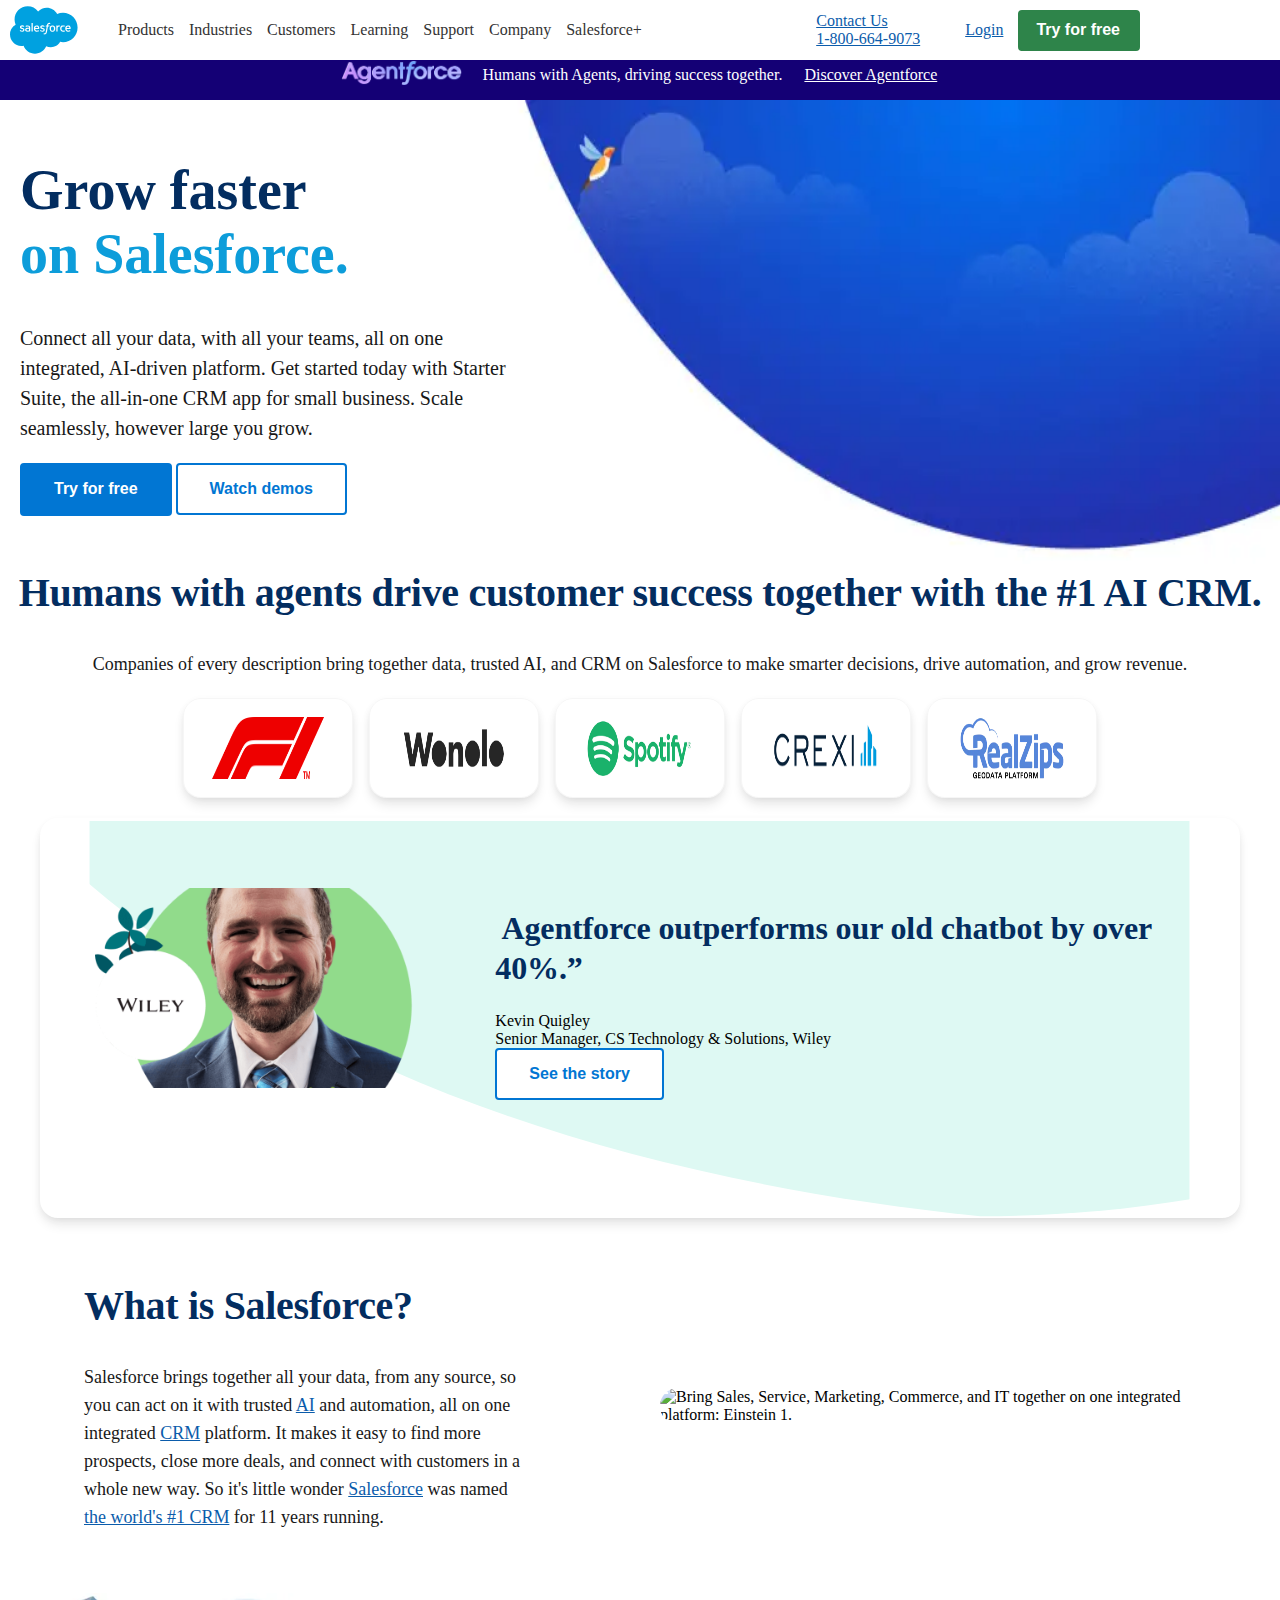
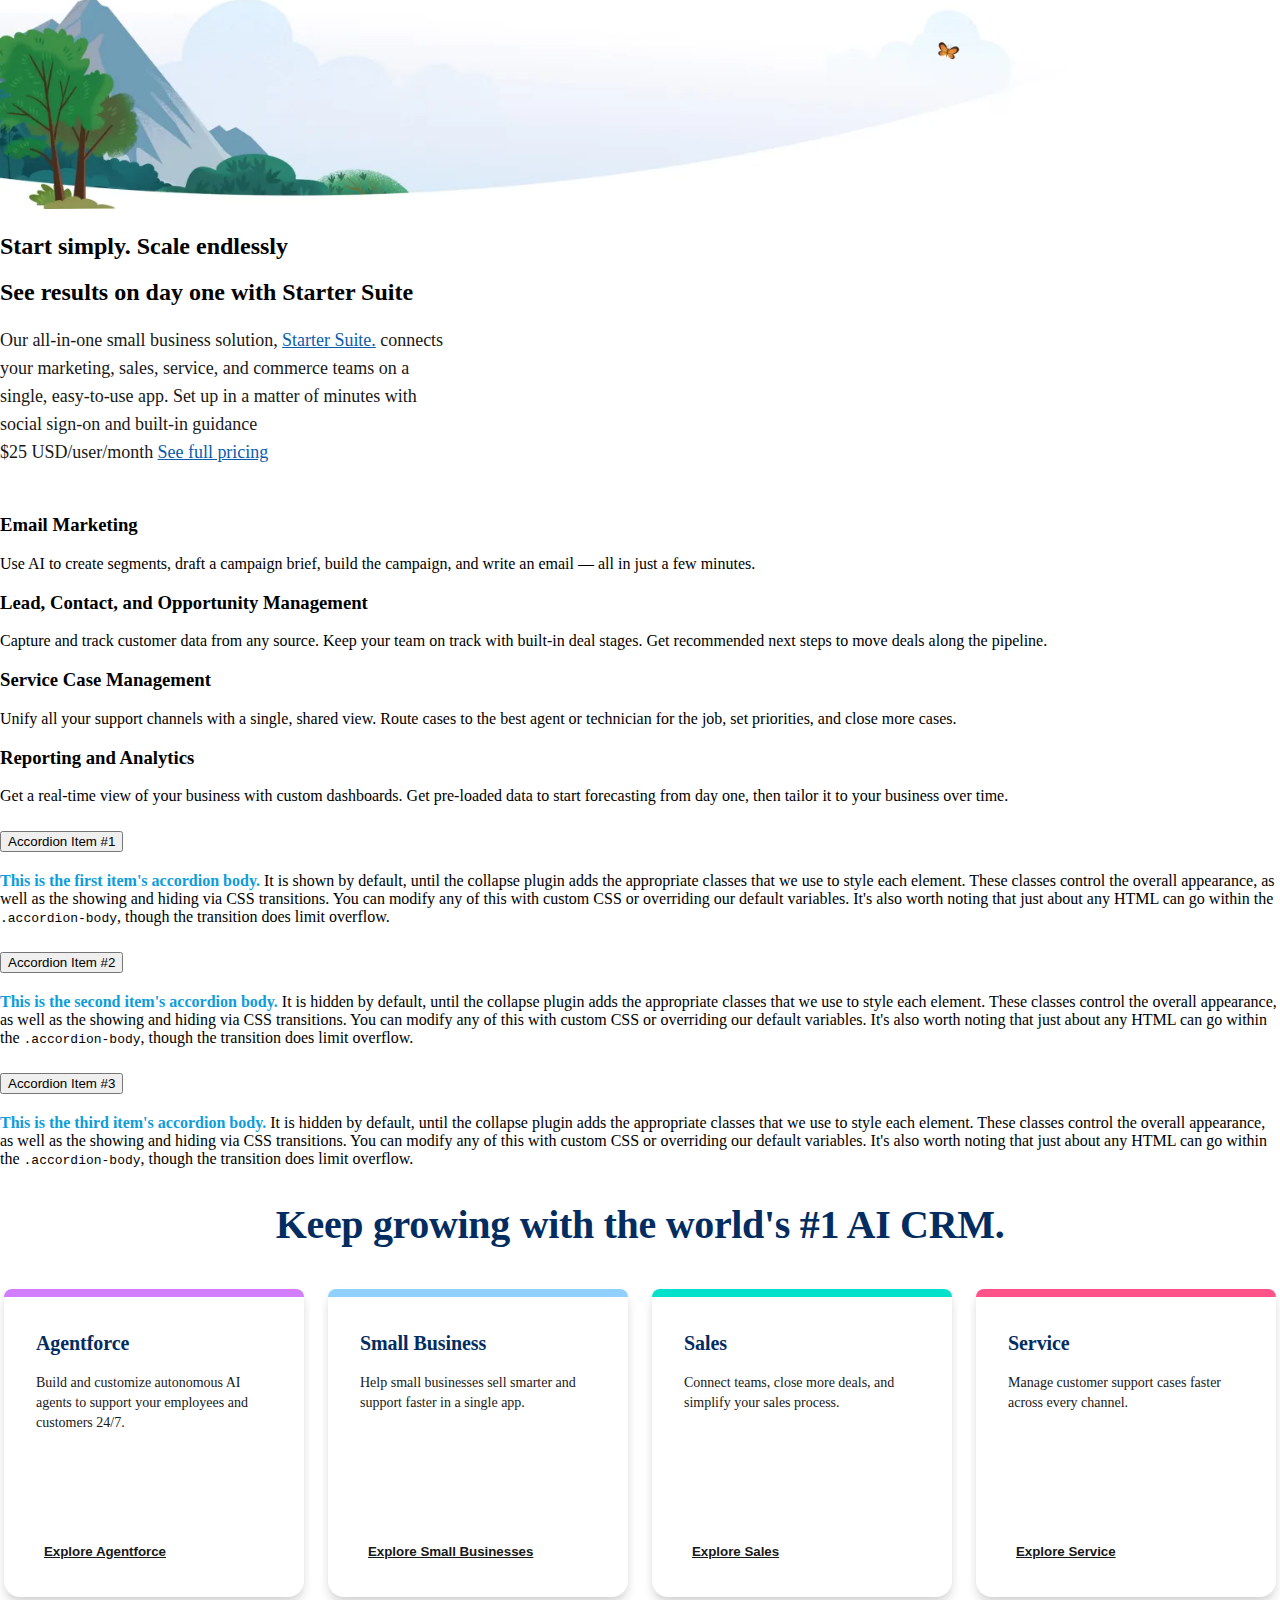
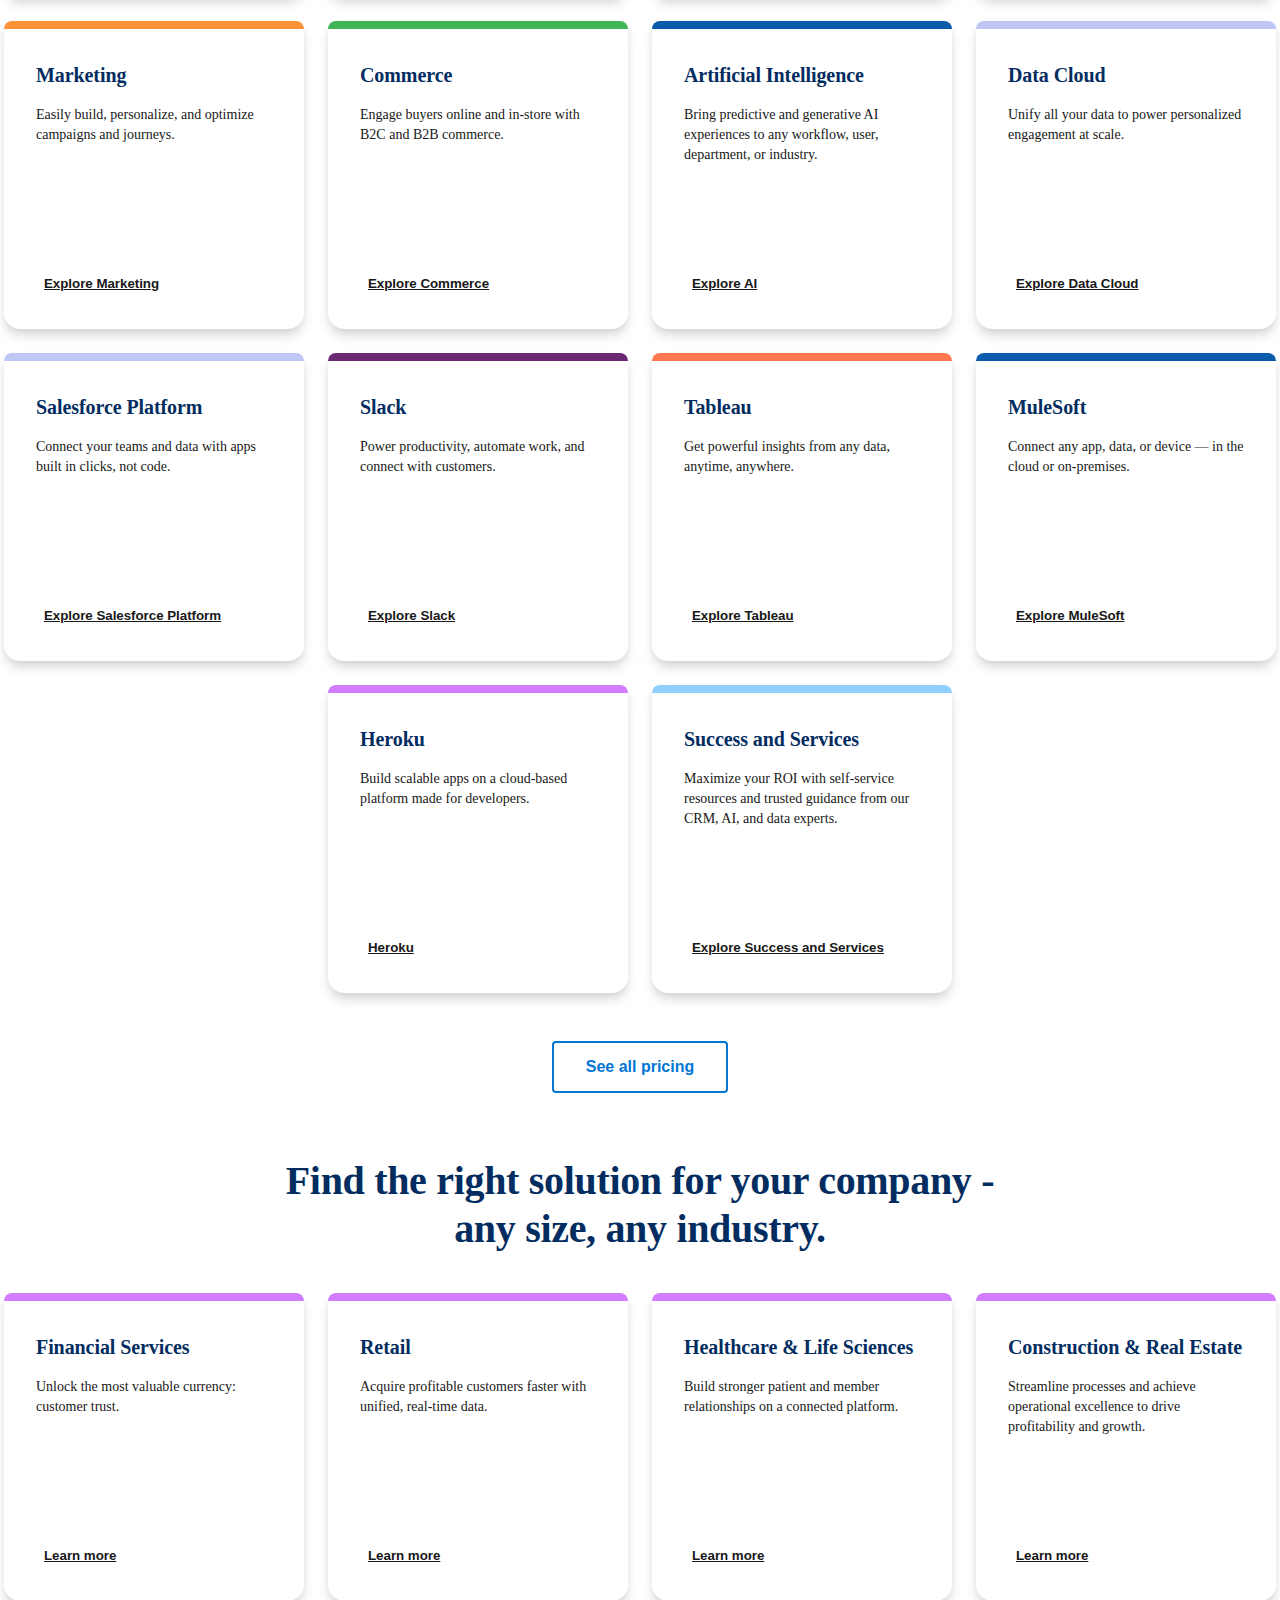
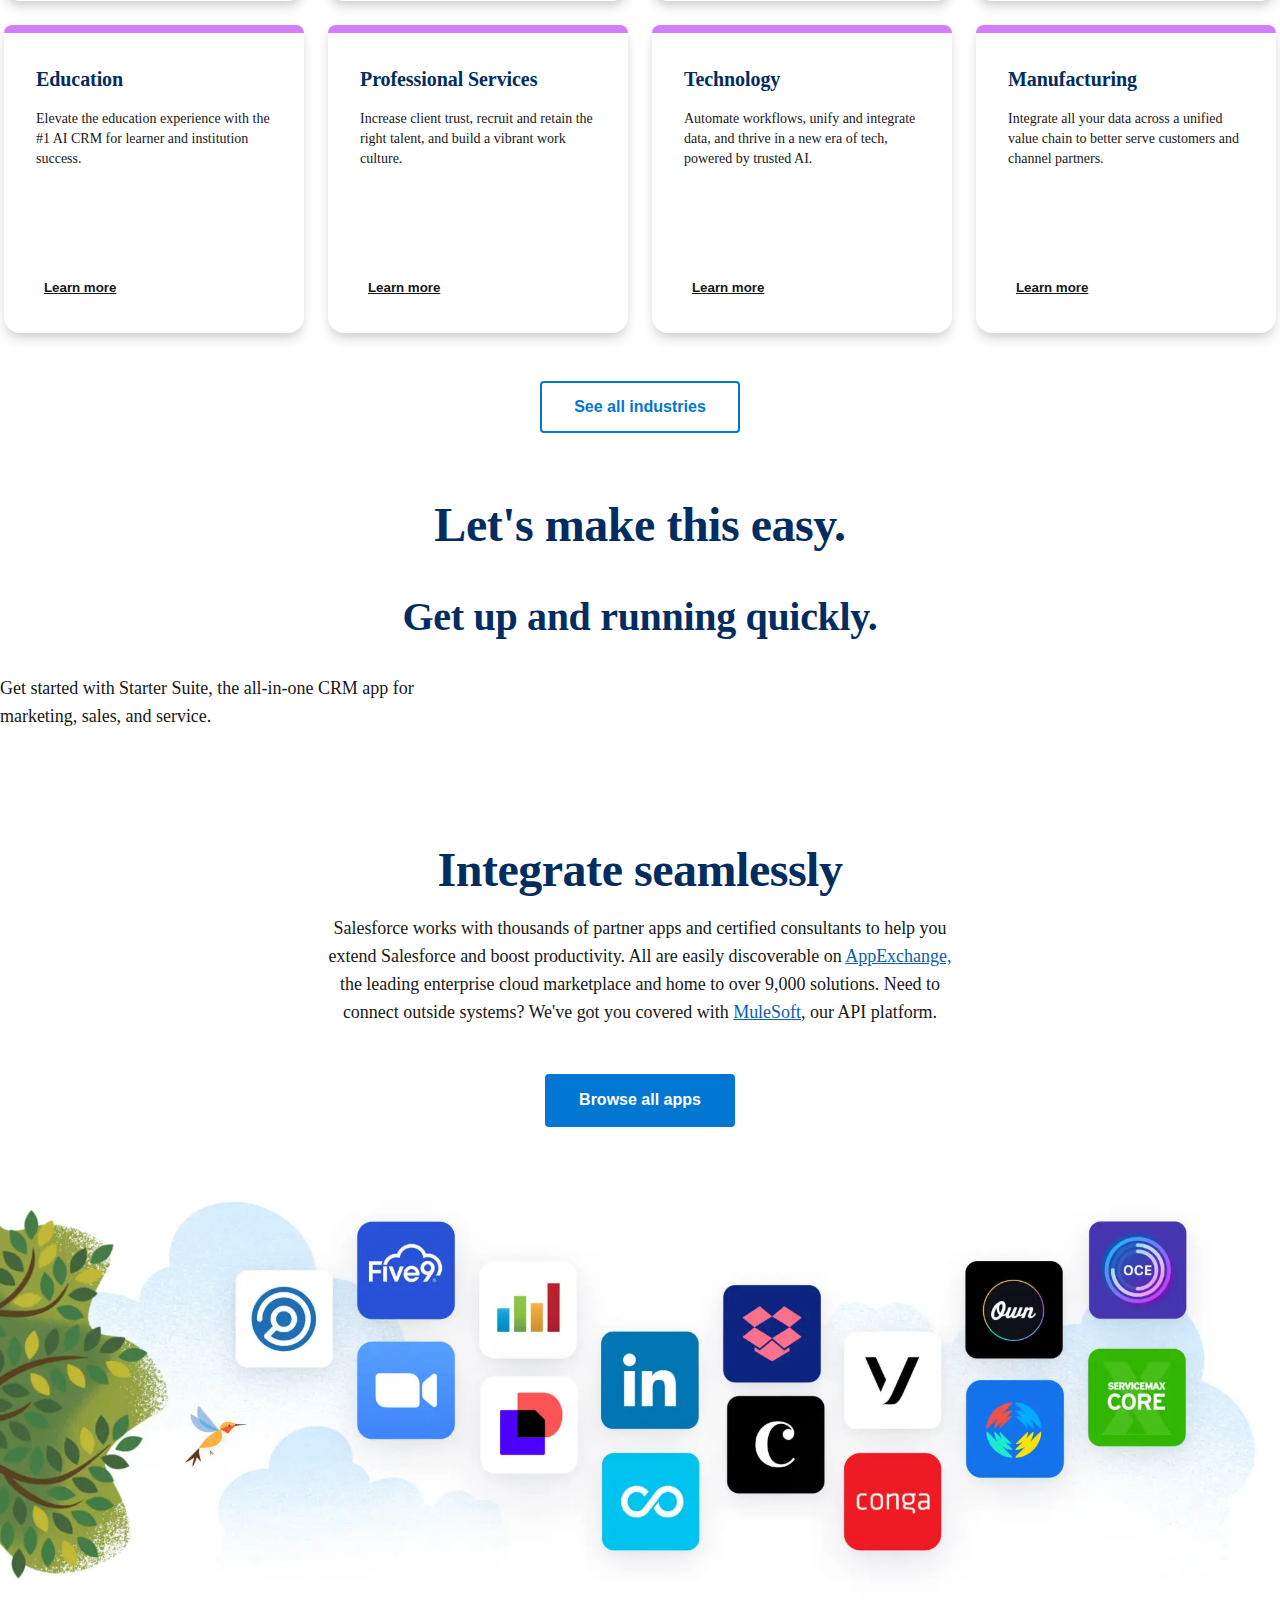
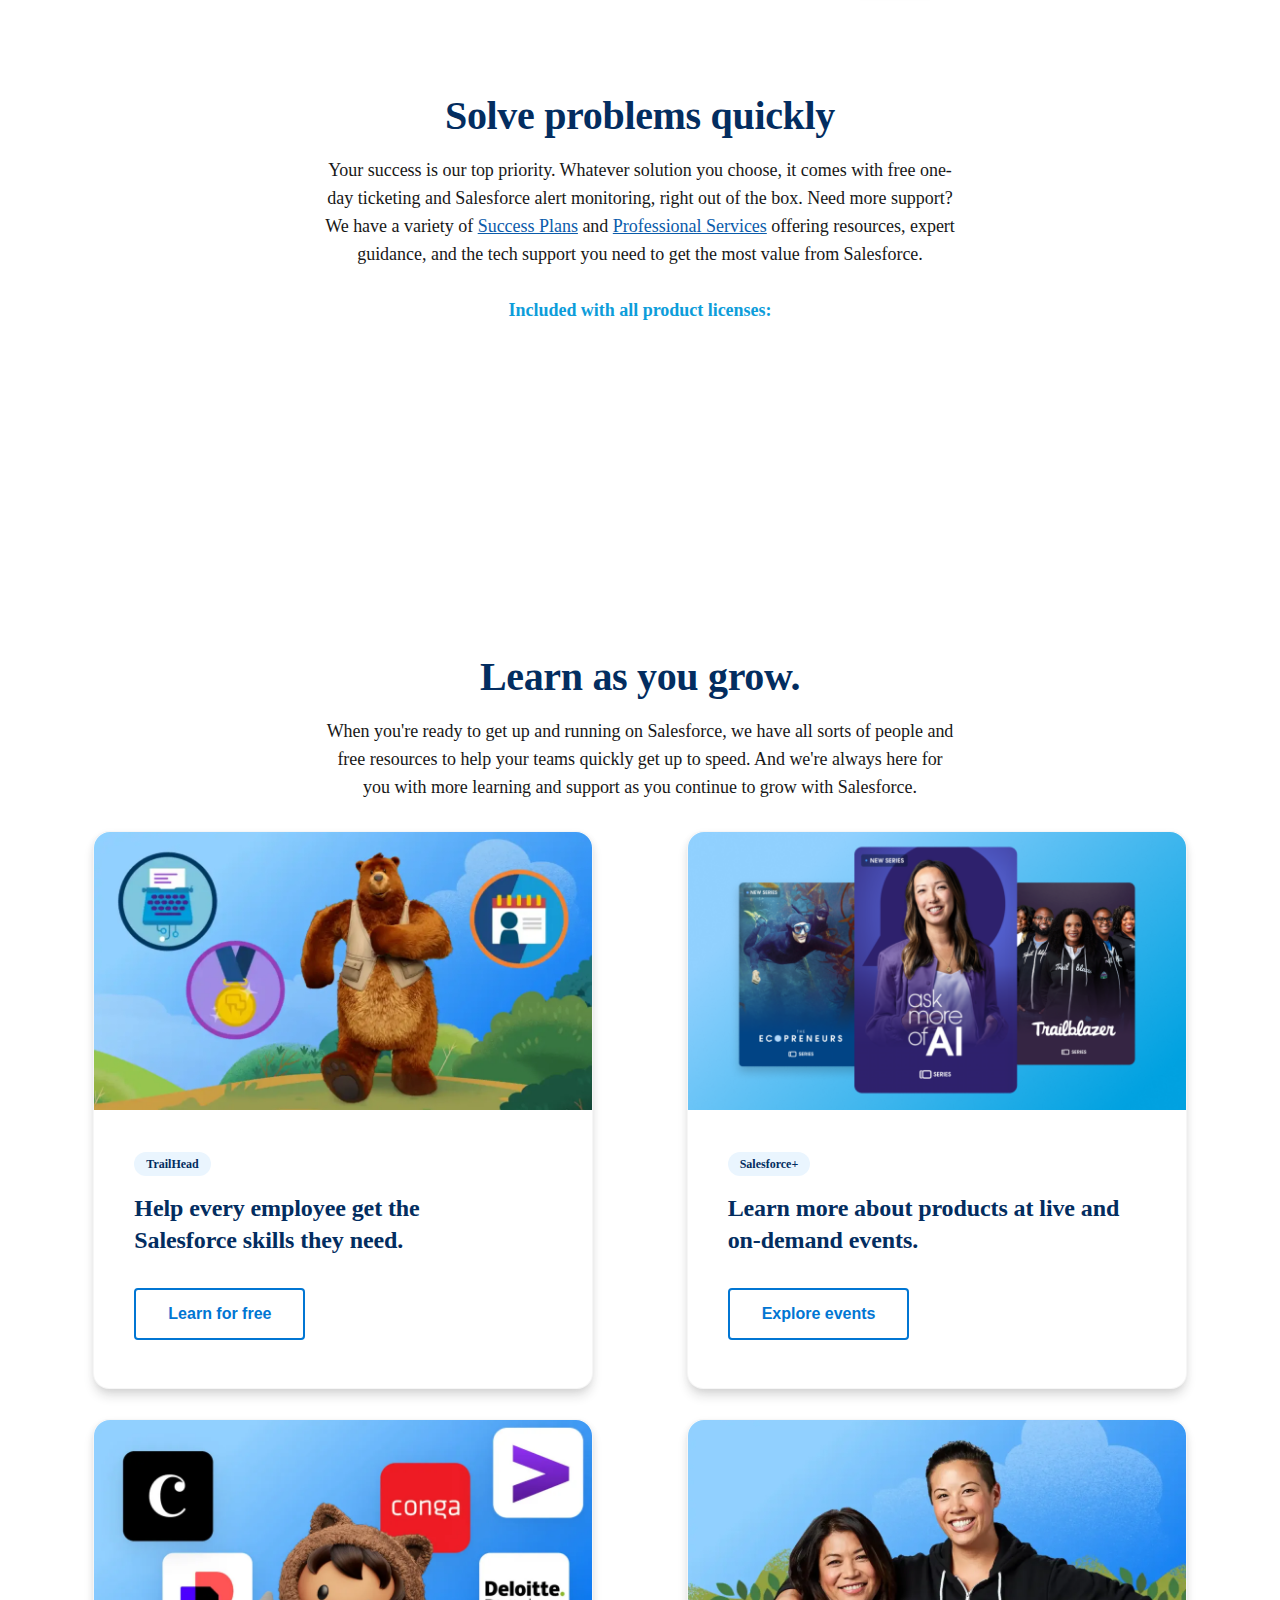
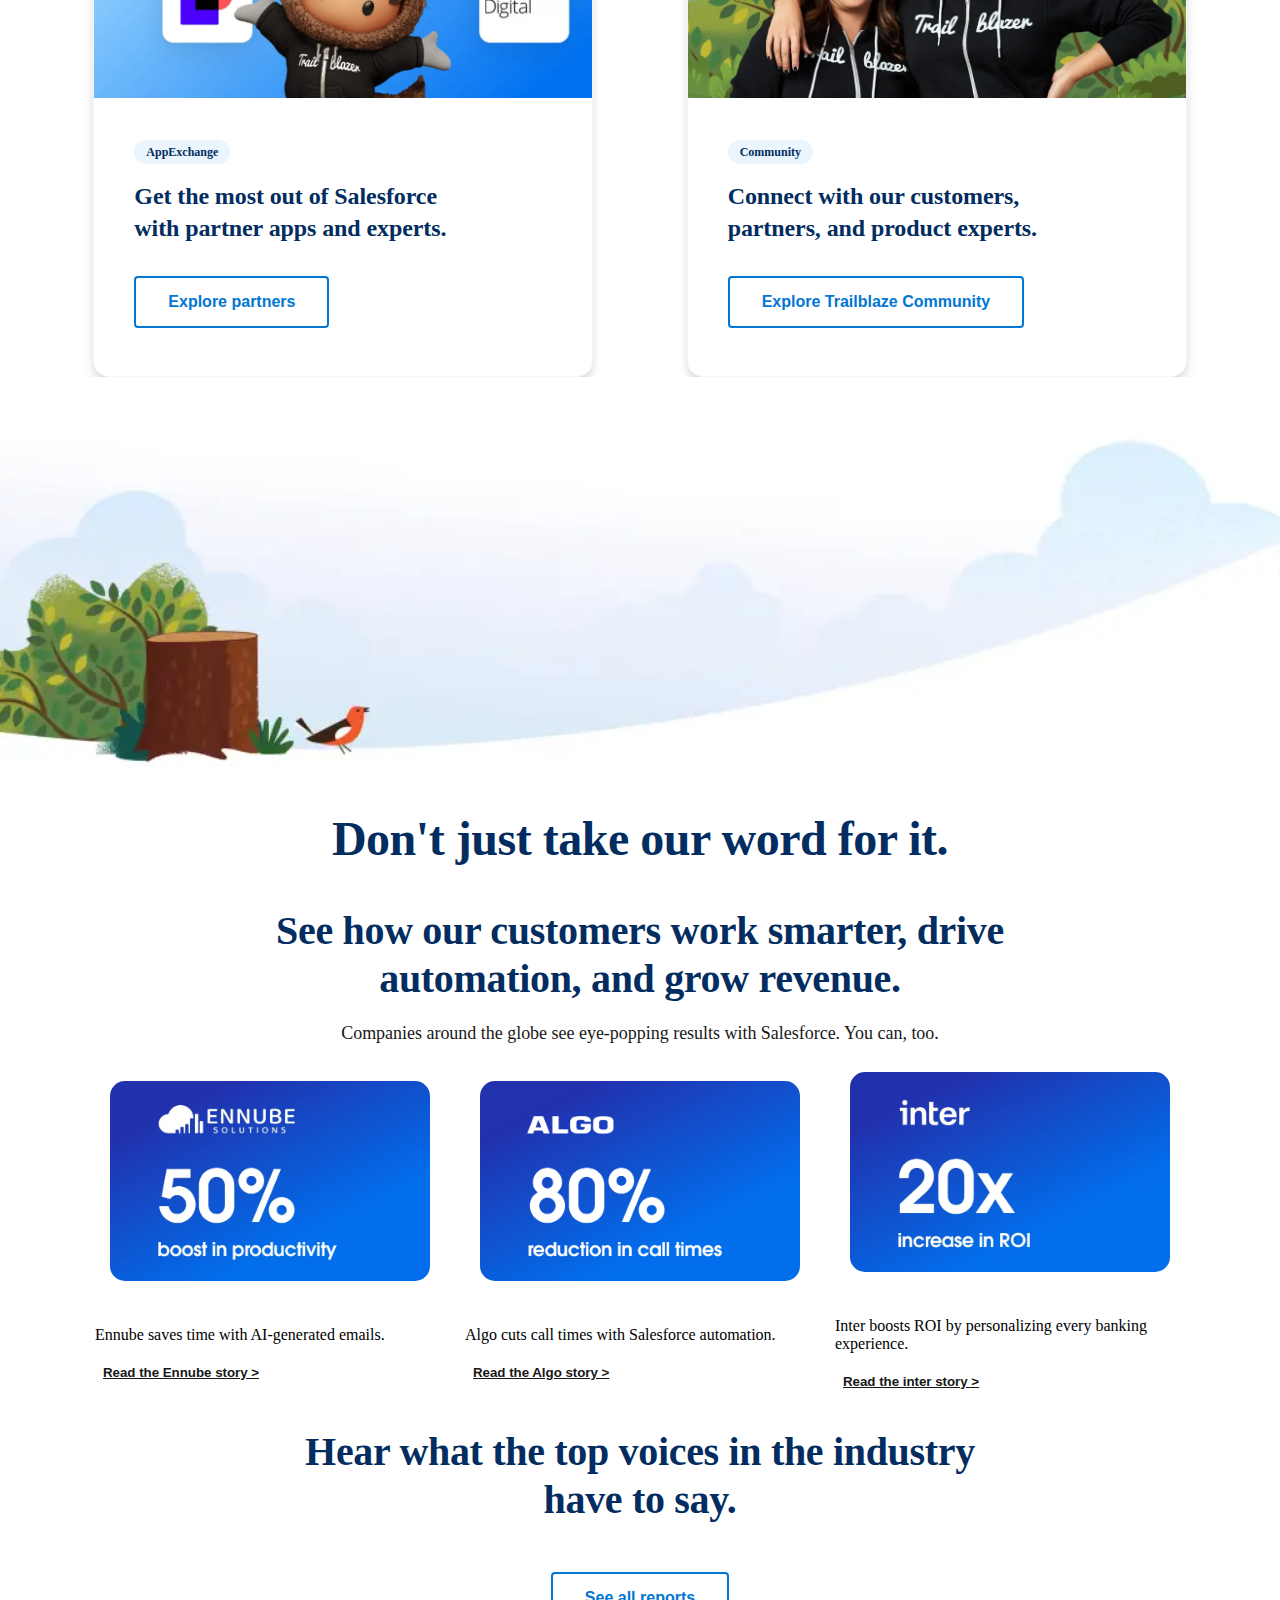
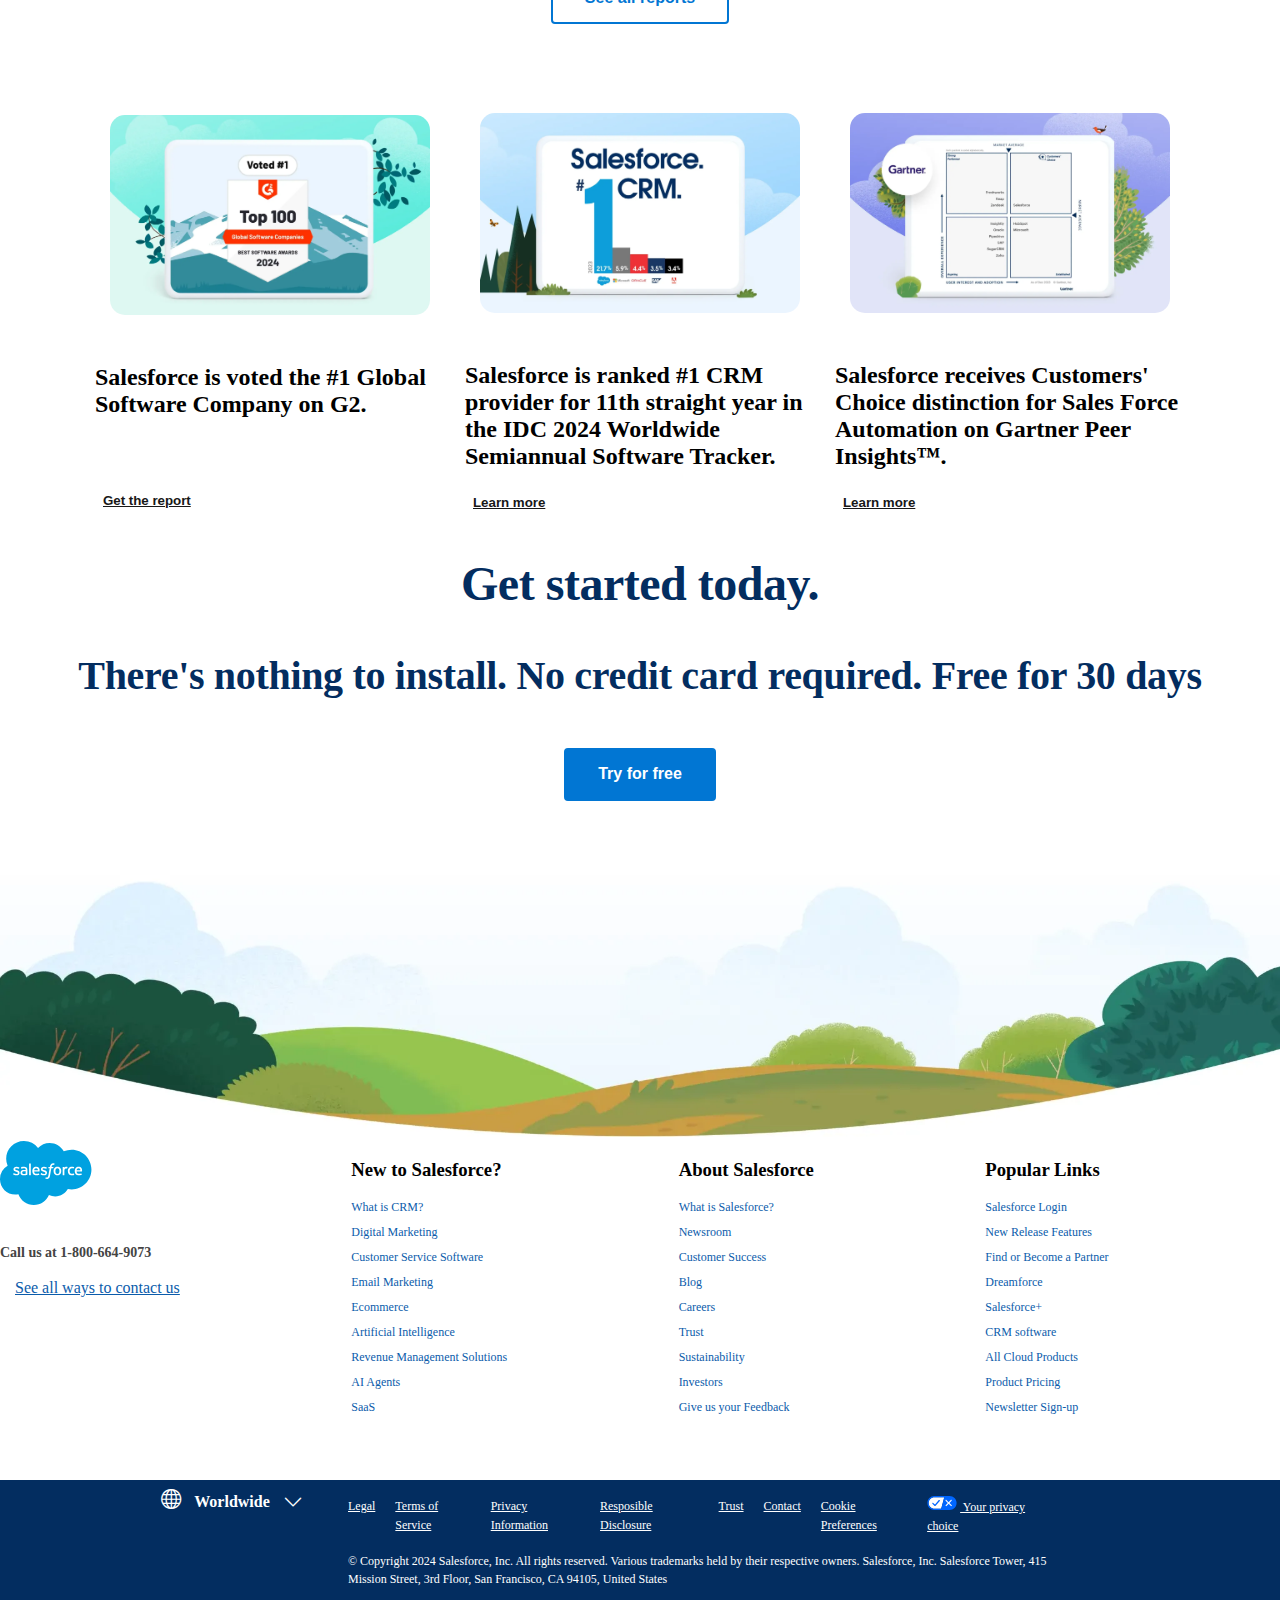
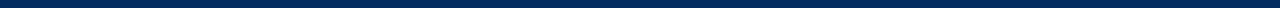
==== commit 3e0693ae: "changes" ====
--- a/index.html
+++ b/index.html
@@ -14,30 +14,37 @@
 </head>
 <body>
 
-    <div class="global-nav">
-        <header class="global-nav">
-            <div>
-                <div>
-                    <div class="header-logo"><a href=""></a></div>
-                    <nav>
-                        <ul>
-                            <li><button><span>Products</span></button></li>
-                            <li>Industries</li>
-                            <li>Customers</li>
-                            <li>Learning</li>
-                            <li>Support</li>
-                            <li>Company</li>
-                            <li>Salesforce</li>
-                        </ul>
-                    </nav>
-
-                    <nav>
-
-                    </nav>
-                </div>
-            </div>
-        </header>
+    <div class="navwrapper">
+        <nav class="navbar">
+            <!-- Left Section -->
+            <div class="navbar-left">
+                <a href="#" class="logo"><img src="logo-salesforce.svg" alt="" height="48.03px" width="68px"></a>
+                <ul class="navbar-links">
+                    <li><a href="#">Products</a></li>
+                    <li><a href="#">Industries</a></li>
+                    <li><a href="#">Customers</a></li>
+                    <li><a href="#">Learning</a></li>
+                    <li><a href="#">Support</a></li>
+                    <li><a href="#">Company</a></li>
+                    <li><a href="#">Salesforce+</a></li>
+                </ul>
+            </div>
+            
+            <!-- Right Section -->
+            <div class="navbar-right">
+                <a href="#" class="contact-us">Contact Us <br> 1-800-664-9073</a>
+                <div class="search-icon"><i class="fa-solid fa-magnifying-glass"></i></div>
+               <div class="globe">
+                 <div class="world-globe"><i class="fa-solid fa-globe"></i></div>
+               </div>
+                <a href="#" class="login"><i class="fa-solid fa-user"></i>Login</a>
+                <button class="try-free-button"><a href="index-1.html">Try for free</a></button>
+            </div>
+        </nav>
     </div>
+
+
+
 
     <main id="main-content">
         
@@ -76,7 +83,7 @@
                         </div>
                     </header>
 
-                    <div>
+                    <div class="header-button">
                         <button class="button1"><a class="button1a" href="index-1.html"><b>Try for free</b></a></button>
                         <button class="button2"><a class="button2a" href="https:www.salesforce.com/form/starter/overview-demo/?d=pb">Watch demos</a></button>
                     </div>
@@ -191,8 +198,8 @@
         <section>
             <div class="contents-wrapper">
                 <div class="contents">
-                    <h2>What is Salesforce?</h2>
-                    <p>Salesforce brings together all your data, from any source, so you can act on it with trusted <a href="#">AI</a> and automation, all on one integrated <a href="#">CRM</a> platform. It makes it easy to find more prospects, close more deals, and connect with customers in a whole new way. So it's little wonder <a href="#">Salesforce</a> was named <a href="#">the world's #1 CRM</a> for 11 years running.</p>
+                    <h2 class="header-two" style="text-align:left ;">What is Salesforce?</h2>
+                    <p class="CP">Salesforce brings together all your data, from any source, so you can act on it with trusted <a href="#">AI</a> and automation, all on one integrated <a href="#">CRM</a> platform. It makes it easy to find more prospects, close more deals, and connect with customers in a whole new way. So it's little wonder <a href="#">Salesforce</a> was named <a href="#">the world's #1 CRM</a> for 11 years running.</p>
                 </div>
         
                 <div class="image-container">
@@ -302,7 +309,7 @@
 
 
     <section>
-        <h2>Keep growing with the world's #1 AI CRM.</h2>
+        <h2 class="box-header">Keep growing with the world's #1 AI CRM.</h2>
 
         <div class="box-container">
 
@@ -603,7 +610,7 @@
 
     <section>
 
-        <h2>Find the right solution for your company - any size, any industry.</h2>
+        <h2 class="box-header">Find the right solution for your company - <br>any size, any industry.</h2>
 
         <div class="box-container">
 
@@ -777,10 +784,10 @@
     </section>
 
     <section>
-        <h2>Let's make this easy.</h2>
+        <h2 class="header-three">Let's make this easy.</h2>
         <div class="right-content">
             <div class="right-top">
-                <h2 class="right-headline">Get up and running quickly.</h2>
+                <h2 class="header-two">Get up and running quickly.</h2>
                 <p>Get started with Starter Suite, the all-in-one CRM app for marketing, sales, and service.</p>
             </div>
         </div>
@@ -789,13 +796,13 @@
     <section>
         <header class="integrate">
 
-            <h2>Integrate seamlessly</h2>
+            <h2 class="header-three" style="margin-bottom: 0;">Integrate seamlessly</h2>
 
             <div class="integrate-description">
-                <p>Salesforce works with thousands of partner apps and certified consultants to help you extend Salesforce and boost productivity. All are easily discoverable on <a href="#" class="appexchange">AppExchange,</a> the leading enterprise cloud marketplace and home to over 9,000<br> solutions. Need to connect outside systems? We've got you covered with <a href="https://www.salesforce.com/mulesoft/" class="mulesoft">MuleSoft</a>, our API platform.</p>
-            </div>
-
-            <div class="integrate-button">
+                <p>Salesforce works with thousands of partner apps and certified consultants to help you extend Salesforce and boost productivity. All are easily discoverable on <a href="#" class="appexchange">AppExchange,</a> the leading enterprise cloud marketplace and home to over 9,000 solutions. Need to connect outside systems? We've got you covered with <a href="https://www.salesforce.com/mulesoft/" class="mulesoft">MuleSoft</a>, our API platform.</p>
+            </div>
+
+            <div class="Pricing">
                 <button class="button1"><a class="button1a" href="#"><b>Browse all apps</b></a></button>
             </div>
         </header>
@@ -808,7 +815,7 @@
     <section>
         <header class="integrate">
 
-            <h2>Solve problems quickly</h2>
+            <h2 class="header-two" style="margin-bottom: 0;">Solve problems quickly</h2>
 
             <div class="integrate-description">
                 <p>Your success is our top priority. Whatever solution you choose, it comes with free one-day ticketing and Salesforce alert monitoring, right out of the box. Need more support? We have a variety of <a href="https://www.salesforce.com/services/success-plans/overview/" class="appexchange"> Success Plans</a> and <a href="https://www.salesforce.com/services/professional-services/overview/" class="appexchange"> Professional Services</a> offering resources, expert guidance, and the tech support you need to get the most value from Salesforce. <br><br> <strong>Included with all product licenses:</strong></p>
@@ -841,7 +848,7 @@
     <section>
         <header class="integrate">
 
-            <h2>Learn as you grow.</h2>
+            <h2 class="header-two" style="margin-bottom: 0;">Learn as you grow.</h2>
 
             <div class="integrate-description">
                 <p>When you're ready to get up and running on Salesforce, we have all sorts of people and free resources to help your teams quickly get up to speed. And we're always here for you with more learning and support as you continue to grow with Salesforce.</p>
@@ -976,15 +983,16 @@
 
     <section>
         <header>
-            <h2>Don't just take our word for it.</h2>
+            <h2 class="header-three">Don't just take our word for it.</h2>
         </header>
     </section>
 
     <section>
         <header>
-            <h2>See how our customers work smarter, drive automation, and grow revenue.</h2>
-
-            <p>Companies around the globe see eye-popping results with Salesforce. You can, too.</p>
+            <h2 class="header-two" style="margin-bottom: 0;" >See how our customers work smarter, drive<br> automation, and grow revenue.</h2>
+            <div class="integrate-description">
+                <p>Companies around the globe see eye-popping results with Salesforce. You can, too.</p>
+            </div>
 
         </header>
 
@@ -1047,8 +1055,8 @@
 
     <section>
         <header>
-            <h2>
-                Hear what the top voices in the industry have to say.
+            <h2 class="header-two" style="margin-bottom: 0;">
+                Hear what the top voices in the industry<br> have to say.
             </h2>
         </header>
 
@@ -1114,13 +1122,13 @@
 
     <section>
         <header>
-            <h2>Get started today.</h2>
+            <h2 class="header-three">Get started today.</h2>
         </header>
     </section>
 
     <section>
         <header>
-            <h2>There's nothing to install. No credit card required. Free for 30 days</h2>
+            <h2 class="header-two" style="margin-bottom: 0;">There's nothing to install. No credit card required. Free for 30 days</h2>
         </header>
 
         <div class="Pricing">
--- a/Project.css
+++ b/Project.css
@@ -8,7 +8,12 @@
 }
 
 
+
+
+html,
 body{
+    width: 100vw;
+    overflow-x: hidden;
     margin: 0;
     padding: 0;
 }
@@ -17,6 +22,101 @@
     text-decoration: none;
     color: var(--header-primary-color);
 }
+
+
+/* Navbar Styling */
+.navbar {
+    display: flex;
+    justify-content: space-between;
+    align-items: center;
+    padding: 20px 10px 20px 10px;
+    position: fixed;
+    top: 0px;
+    width: 100%;
+    background-color: rgb(255, 255, 255);
+    z-index: 20000;
+    height: 20px;
+}
+
+.navbar-left, .navbar-right {
+    display: flex;
+    align-items: center;
+}
+
+.navbar-right{
+   margin-right: 150px;
+}
+
+
+.logo {
+    font-size: 24px;
+    font-weight: bold;
+    margin-right: 20px;
+}
+
+.navbar-links {
+    display: flex;
+    list-style: none;
+    gap: 15px;
+}
+
+.navbar-links a {
+    text-decoration: none;
+    color: #333;
+}
+
+.contact-us, .search-icon, .world-globe, .login, .try-free-button {
+    margin-left: 15px;
+    cursor: pointer;
+}
+
+.try-free-button {
+    background-color: #2e844a;
+    border: #2e844a solid 2px;
+    border-radius: 4px;
+    line-height: var(--button-line-height);
+    padding: 6px 18px 6px 16px;
+}
+
+.try-free-button a{
+    color: #ffffff;
+   font-size: 16px;
+   font-weight: 700;
+   text-decoration: none;
+}
+.try-free-button:hover{
+   background-color: #1c3326;
+}
+
+/* Search Dropdown */
+.search-dropdown {
+    display: none;
+    position: absolute;
+    top: 60px;
+    right: 20px;
+    width: 300px;
+    background-color: white;
+    box-shadow: 0 4px 8px rgba(0, 0, 0, 0.2);
+    padding: 15px;
+    border-radius: 5px;
+}
+
+.search-dropdown input {
+    width: 100%;
+    padding: 10px;
+    border: 1px solid #ddd;
+    border-radius: 5px;
+    margin-top: 10px;
+}
+
+.close-search {
+    cursor: pointer;
+    color: #0070d2;
+    font-weight: bold;
+    display: block;
+    text-align: right;
+}
+
 
 .global-nav{
     position: fixed;
@@ -24,7 +124,6 @@
     width: 100%;
     background-color: rgb(255, 255, 255);
     z-index: 20000;
-   
 }
 
 ul{
@@ -100,12 +199,37 @@
 .header-two-a{
     margin-top: 24px;
     text-align: center;
+    font-size: 18px;
+    letter-spacing: -.0012em;
+    line-height: 28px;
+    color: #181818;
+}
+
+.header-three{
+    color: var(--header-primary-color);
+    font-size: 48px;
+    letter-spacing: -0.01em;
+    line-height: 56px;
+    text-align: center;
 }
 
 strong{
     color: #0d9dda;
 }
 
+a{
+    color: #0B5CAB;
+}
+
+.CP{
+    font-size: 18px;
+    letter-spacing: -.0012em;
+    line-height: 28px;
+    margin-bottom: 32px;
+    margin-top: 16px;
+    color: var(--text-color);
+    width: 450px;
+}
 
 .button1{
    line-height: var(--button-line-height);
@@ -155,6 +279,43 @@
     top: 0;
     width: 100%;
     z-index: -3;
+}
+
+.right-top{
+    margin-bottom: 48px;
+}
+
+.right-top p{
+    color: var(--text-color);
+    font-size: 18px;
+    letter-spacing: -.0012em;
+    line-height: 28px;
+    margin-bottom: 0;
+    margin-top: 16px;
+    width: 450px;
+}
+
+.integrate{
+    padding-top: 24px;
+}
+
+.integrate-description{
+    margin-left: 56px;
+    margin-right: 56px;
+    display: flex;
+    justify-content: center;
+    align-items: center;
+}
+
+.integrate-description p{
+    color: var(--text-color);
+    font-size: 18px;
+    letter-spacing: -.0012em;
+    line-height: 28px;
+    margin-bottom: 0;
+    margin-top: 16px;
+    width: 630px;
+    text-align: center;
 }
 
 
@@ -235,7 +396,7 @@
 }
 
 .card-background{
-     align-items: center;
+ align-items: center;
      max-width: 1200px;
      max-height: 400px;
      top: 0;
@@ -292,12 +453,23 @@
     width: 100%;
 }
 
+.box-header{
+    color: var(--header-primary-color);
+    font-size: 40px;
+    letter-spacing: -0.008em;
+    line-height: 48px;
+    text-align: center;
+    margin-bottom: 40px;
+}
+
 .box-container {
     display: flex;
     flex-wrap: wrap;/* Allows the boxes to wrap to the next line if needed */
     gap: 24px; /* Adds space between the boxes */
     justify-content: center; /* Centers the boxes horizontally */
-    width: 100%
+    width: 100%;
+    margin-top: 24px;
+    margin-bottom: 24px;
 }
 
 .box-text-wrapper{
@@ -350,6 +522,9 @@
     justify-content: center;
     align-items: center;
     margin-top: 24px;
+    padding-top: 24px;
+    padding-bottom: 24px;
+    margin-bottom: 40px;
 }
 
 .box-wrapper1 {
@@ -1029,18 +1204,37 @@
     font-weight: 400;
     font-size: 12px;
     line-height: 18px;
-  }
-  .icon-cpra {
+}
+
+.icon-cpra {
     background-image: url(icon-cpra.svg);
     background-repeat: no-repeat;
     background-size: contain;
     height: 15px;
     width: 30px;
     margin-right: 3px;
-  }
+}
   
-
-
+@media (max-width:767px) {
+    button{
+        width: 100%;
+    }
+
+    .header-button button{
+    margin-top: 16px;
+    margin-bottom: 16px;
+    }
+
+    .container2{
+        display: ;
+    }
+}
+
+@media (max-width:1022px) {
+    .top-footer{
+        display: none;
+    }
+}
 
 
 
